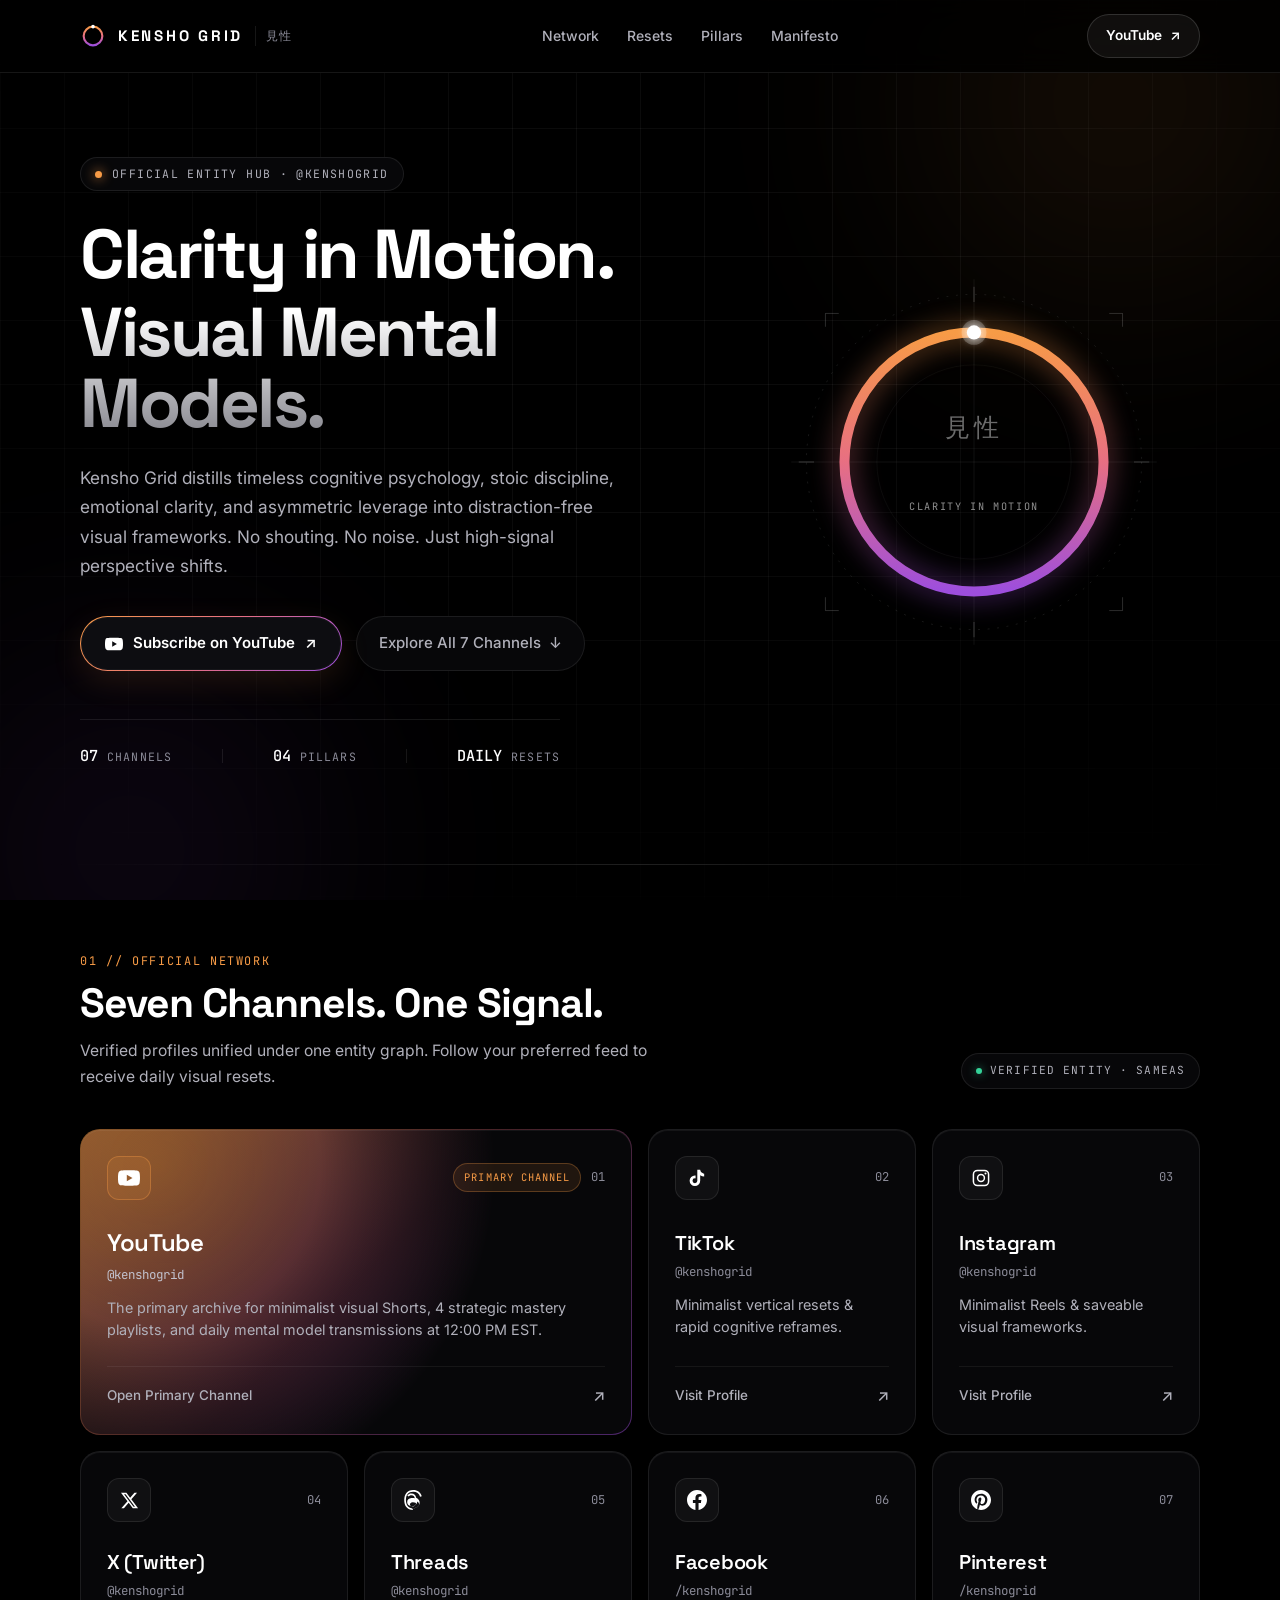
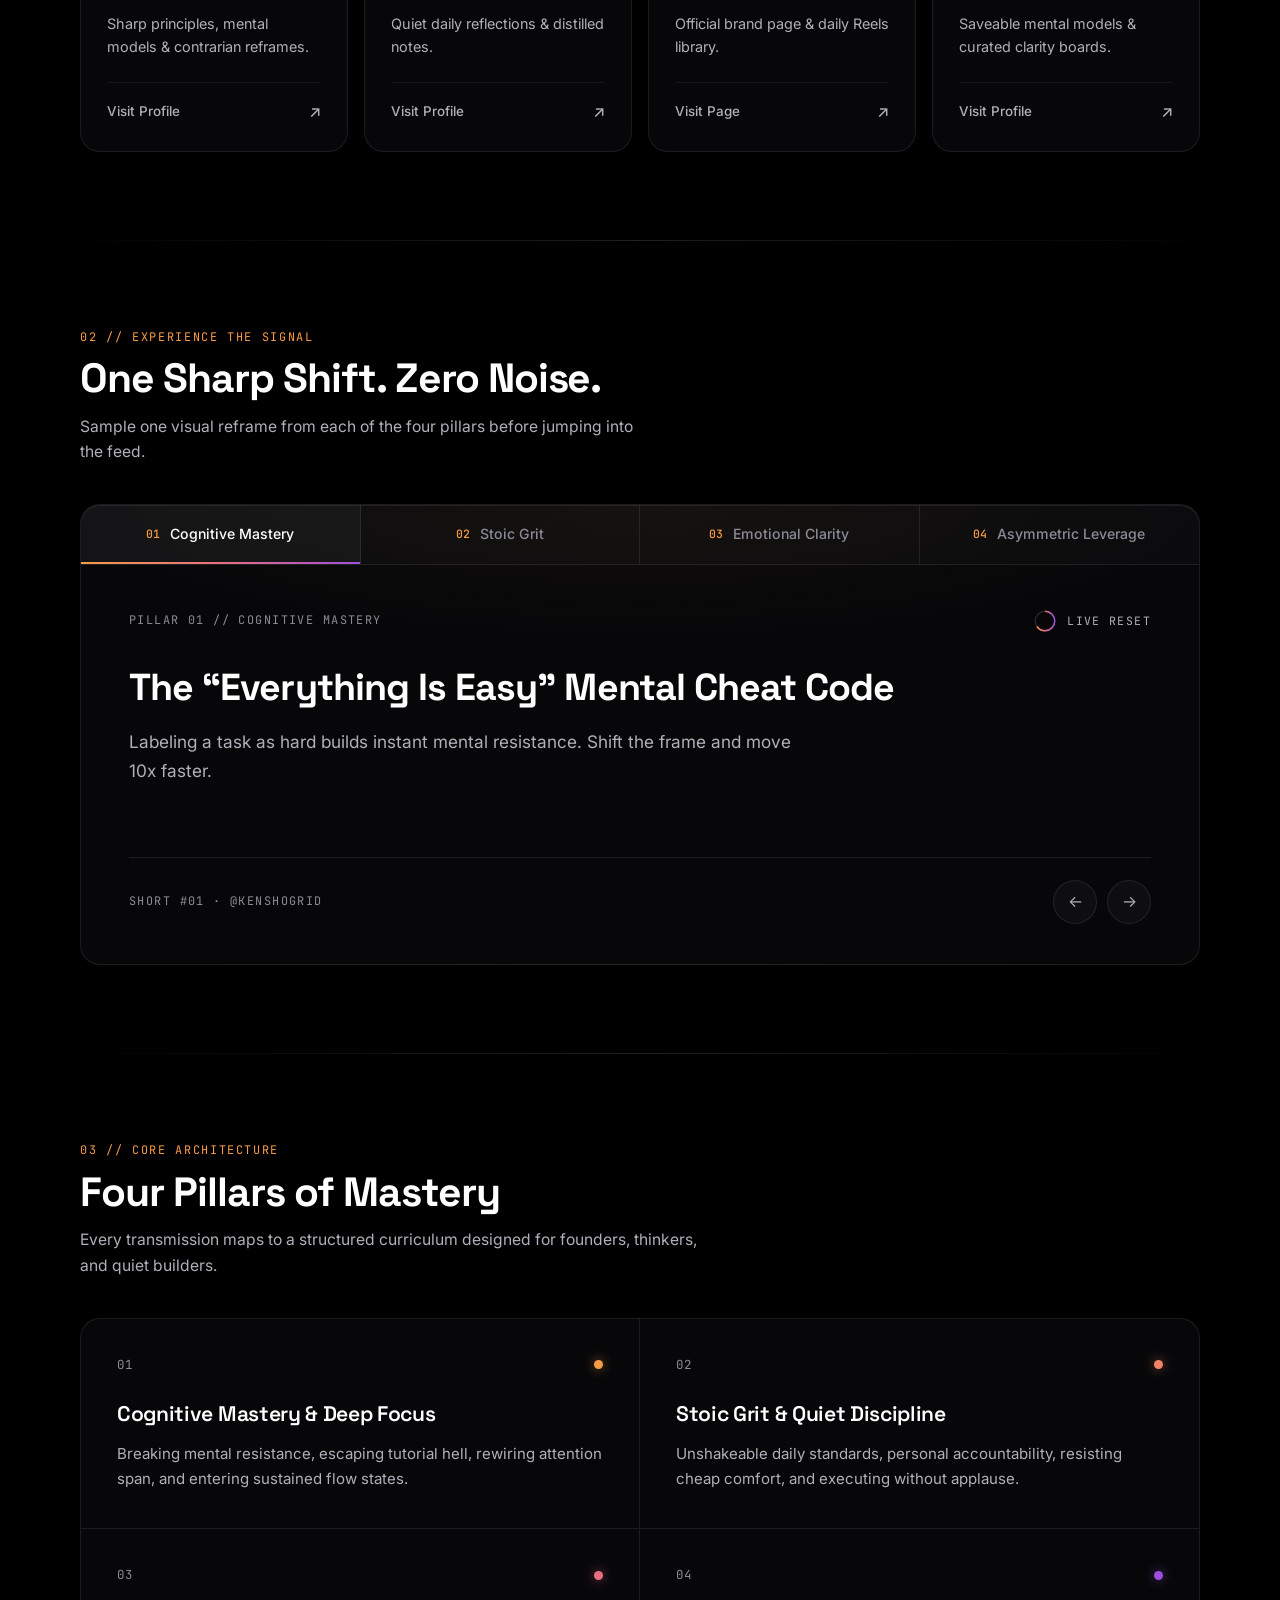
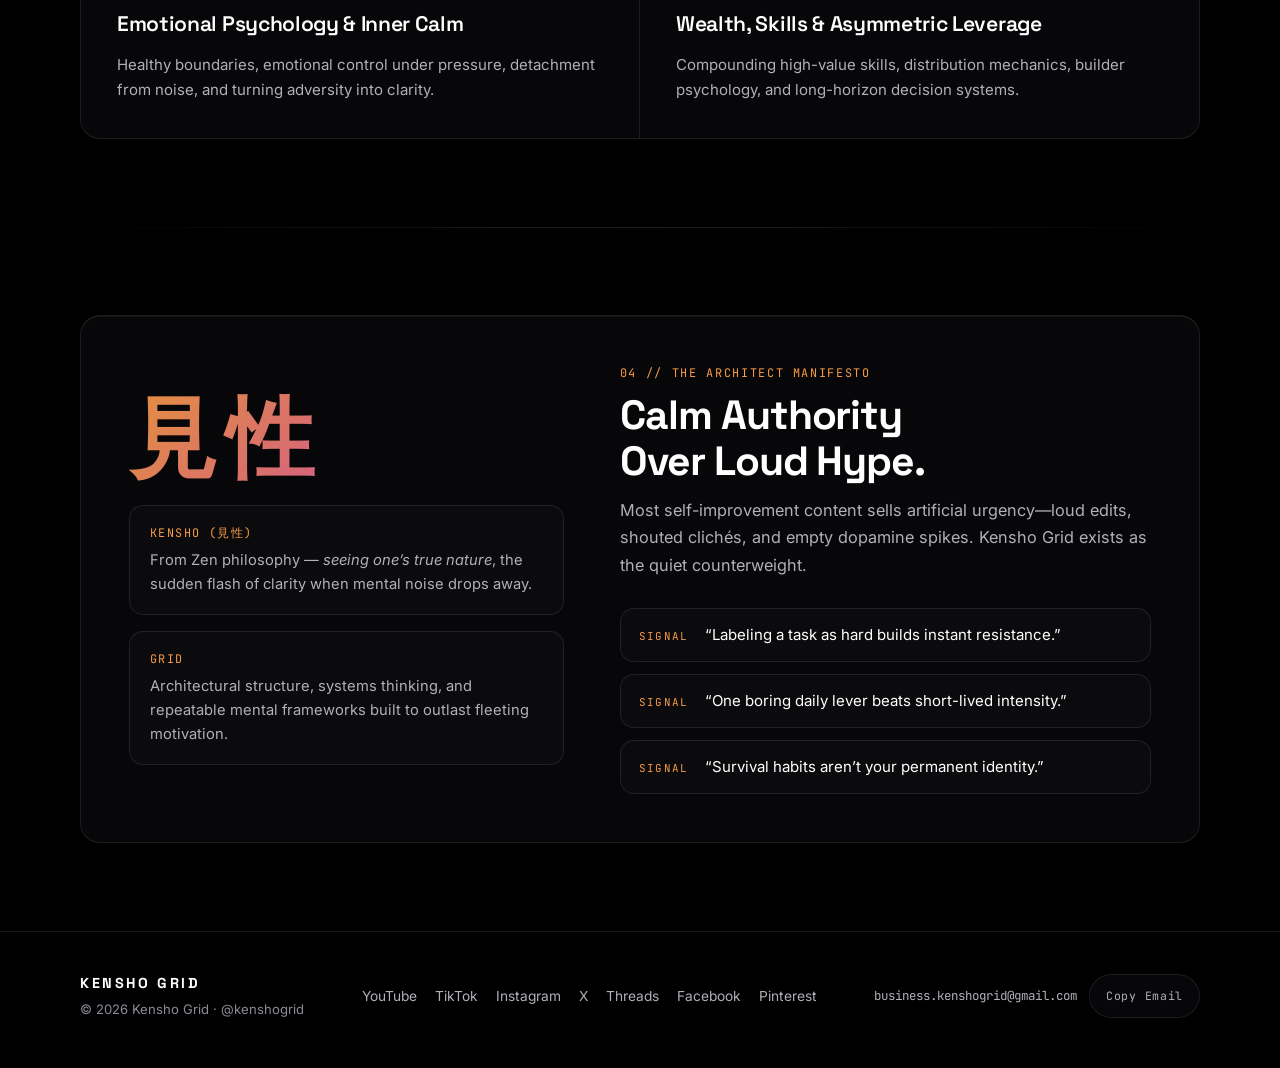
==== index.html @ 9595546b "Add files via upload" ====
<!DOCTYPE html>
<html lang="en">
<head>
  <meta charset="UTF-8" />
  <meta name="viewport" content="width=device-width, initial-scale=1.0" />
  <title>Kensho Grid (@kenshogrid) — Visual Mental Models &amp; Cognitive Mastery</title>
  <meta name="description" content="Kensho Grid turns timeless psychology, cognitive science, and stoic discipline into minimalist visual mental models. Official entity hub across 7 verified platforms." />
  <meta name="robots" content="index, follow" />
  <meta name="theme-color" content="#000000" />

  <link rel="canonical" href="https://kenshogrid.com/" />
  <link rel="icon" type="image/png" href="assets/kensho_grid_avatar.png" />

  <!-- Open Graph / Social Previews -->
  <meta property="og:type" content="website" />
  <meta property="og:site_name" content="Kensho Grid" />
  <meta property="og:title" content="Kensho Grid (@kenshogrid) — Clarity in Motion" />
  <meta property="og:description" content="Visual mental models for deep focus, stoic discipline, emotional clarity, and asymmetric leverage—distilled into minimalist daily resets." />
  <meta property="og:url" content="https://kenshogrid.com/" />
  <meta property="og:image" content="https://kenshogrid.com/assets/kensho_grid_banner.png" />
  <meta property="og:image:width" content="2560" />
  <meta property="og:image:height" content="1440" />

  <!-- Twitter / X Card -->
  <meta name="twitter:card" content="summary_large_image" />
  <meta name="twitter:site" content="@kenshogrid" />
  <meta name="twitter:title" content="Kensho Grid (@kenshogrid) — Clarity in Motion" />
  <meta name="twitter:description" content="Visual mental models for deep focus, stoic discipline, emotional clarity, and asymmetric leverage." />
  <meta name="twitter:image" content="https://kenshogrid.com/assets/kensho_grid_banner.png" />

  <!-- Typography -->
  <link rel="preconnect" href="https://fonts.googleapis.com" />
  <link rel="preconnect" href="https://fonts.gstatic.com" crossorigin />
  <link href="https://fonts.googleapis.com/css2?family=Inter:wght@400;500;600&family=JetBrains+Mono:wght@400;500&family=Space+Grotesk:wght@500;600;700&display=swap" rel="stylesheet" />

  <link rel="stylesheet" href="styles.css" />

  <!-- Schema.org Entity & sameAs Graph -->
  <script type="application/ld+json">
  {
    "@context": "https://schema.org",
    "@graph": [
      {
        "@type": "Organization",
        "@id": "https://kenshogrid.com/#organization",
        "name": "Kensho Grid",
        "alternateName": ["@kenshogrid", "KENSHO GRID"],
        "url": "https://kenshogrid.com/",
        "description": "Visual mental models for cognitive mastery, stoic grit, emotional clarity, and asymmetric leverage—distilled into minimalist daily resets.",
        "email": "business.kenshogrid@gmail.com",
        "contactPoint": {
          "@type": "ContactPoint",
          "email": "business.kenshogrid@gmail.com",
          "contactType": "business inquiries",
          "availableLanguage": ["English"]
        },
        "logo": {
          "@type": "ImageObject",
          "@id": "https://kenshogrid.com/#logo",
          "url": "https://kenshogrid.com/assets/kensho_grid_avatar.png",
          "contentUrl": "https://kenshogrid.com/assets/kensho_grid_avatar.png",
          "width": 1024,
          "height": 1024,
          "caption": "Kensho Grid Logo"
        },
        "image": {
          "@type": "ImageObject",
          "@id": "https://kenshogrid.com/#banner",
          "url": "https://kenshogrid.com/assets/kensho_grid_banner.png",
          "contentUrl": "https://kenshogrid.com/assets/kensho_grid_banner.png",
          "width": 2560,
          "height": 1440,
          "caption": "Kensho Grid Channel Banner"
        },
        "knowsAbout": [
          "Cognitive Mastery",
          "Deep Focus",
          "Stoicism",
          "Mental Models",
          "Emotional Psychology",
          "Asymmetric Leverage"
        ],
        "sameAs": [
          "https://www.youtube.com/@kenshogrid",
          "https://www.tiktok.com/@kenshogrid",
          "https://www.instagram.com/kenshogrid/",
          "https://x.com/kenshogrid",
          "https://www.threads.com/@kenshogrid",
          "https://www.facebook.com/kenshogrid/",
          "https://www.pinterest.com/kenshogrid/"
        ]
      },
      {
        "@type": "WebSite",
        "@id": "https://kenshogrid.com/#website",
        "url": "https://kenshogrid.com/",
        "name": "Kensho Grid",
        "description": "Official hub for Kensho Grid (@kenshogrid) — Visual Mental Models for Focus, Stoic Discipline & Clarity.",
        "publisher": {
          "@id": "https://kenshogrid.com/#organization"
        },
        "inLanguage": "en"
      },
      {
        "@type": "WebPage",
        "@id": "https://kenshogrid.com/#webpage",
        "url": "https://kenshogrid.com/",
        "name": "Kensho Grid (@kenshogrid) — Visual Mental Models & Cognitive Mastery",
        "isPartOf": {
          "@id": "https://kenshogrid.com/#website"
        },
        "about": {
          "@id": "https://kenshogrid.com/#organization"
        },
        "mainEntity": {
          "@id": "https://kenshogrid.com/#organization"
        },
        "inLanguage": "en"
      }
    ]
  }
  </script>
</head>
<body>
  <!-- Ambient Architectural Grid & Light Halos -->
  <div class="ambient-stage" aria-hidden="true">
    <div class="grid-plane"></div>
    <div class="halo halo-amber"></div>
    <div class="halo halo-violet"></div>
  </div>

  <!-- Minimalist Navigation -->
  <header class="site-header">
    <div class="header-inner">
      <a class="brand-lockup" href="#top" aria-label="Kensho Grid Home">
        <svg class="brand-ring-mini" viewBox="0 0 32 32" width="26" height="26" aria-hidden="true">
          <defs>
            <linearGradient id="miniRingGrad" x1="0%" y1="0%" x2="0%" y2="100%">
              <stop offset="0%" stop-color="#F79B46" />
              <stop offset="50%" stop-color="#E86F82" />
              <stop offset="100%" stop-color="#9D4EDD" />
            </linearGradient>
          </defs>
          <circle cx="16" cy="16" r="11.5" fill="none" stroke="url(#miniRingGrad)" stroke-width="2.6" />
          <circle cx="16" cy="4.5" r="2.2" fill="#FFFFFF" />
        </svg>
        <span class="brand-wordmark">KENSHO GRID</span>
        <span class="brand-kanji" lang="ja">見性</span>
      </a>

      <nav class="nav-links" aria-label="Primary Navigation">
        <a href="#platforms">Network</a>
        <a href="#resets">Resets</a>
        <a href="#frameworks">Pillars</a>
        <a href="#philosophy">Manifesto</a>
      </nav>

      <a class="nav-cta" href="https://www.youtube.com/@kenshogrid" target="_blank" rel="me noopener noreferrer">
        <span>YouTube</span>
        <span class="arrow-diag" aria-hidden="true">↗</span>
      </a>
    </div>
  </header>

  <main id="top" class="page-main">
    <!-- Hero Section -->
    <section class="hero" aria-labelledby="hero-heading">
      <div class="container hero-grid">
        <div class="hero-copy">
          <div class="eyebrow-pill">
            <span class="pulse-dot" aria-hidden="true"></span>
            <span>OFFICIAL ENTITY HUB · @KENSHOGRID</span>
          </div>

          <h1 id="hero-heading" class="hero-title">
            Clarity in Motion.
            <span class="hero-subtitle-line">Visual Mental Models.</span>
          </h1>

          <p class="hero-lead">
            Kensho Grid distills timeless cognitive psychology, stoic discipline, emotional clarity, and asymmetric leverage into distraction-free visual frameworks. No shouting. No noise. Just high-signal perspective shifts.
          </p>

          <div class="hero-actions">
            <a class="btn-primary" href="https://www.youtube.com/@kenshogrid" target="_blank" rel="me noopener noreferrer">
              <svg viewBox="0 0 24 24" width="18" height="18" fill="currentColor" aria-hidden="true">
                <path d="M23.5 6.2a3.01 3.01 0 0 0-2.12-2.13C19.5 3.55 12 3.55 12 3.55s-7.5 0-9.38.52A3.01 3.01 0 0 0 .5 6.2C0 8.09 0 12 0 12s0 3.91.5 5.8a3.01 3.01 0 0 0 2.12 2.13c1.88.52 9.38.52 9.38.52s7.5 0 9.38-.52a3.01 3.01 0 0 0 2.12-2.13C24 15.91 24 12 24 12s0-3.91-.5-5.8ZM9.6 15.56V8.44L15.85 12 9.6 15.56Z"/>
              </svg>
              <span>Subscribe on YouTube</span>
              <span class="arrow-diag" aria-hidden="true">↗</span>
            </a>

            <a class="btn-ghost" href="#platforms">
              <span>Explore All 7 Channels</span>
              <span aria-hidden="true">↓</span>
            </a>
          </div>

          <div class="telemetry-bar" aria-label="Brand Architecture Summary">
            <div class="telemetry-item">
              <span class="telemetry-value">07</span>
              <span class="telemetry-label">CHANNELS</span>
            </div>
            <span class="telemetry-sep" aria-hidden="true"></span>
            <div class="telemetry-item">
              <span class="telemetry-value">04</span>
              <span class="telemetry-label">PILLARS</span>
            </div>
            <span class="telemetry-sep" aria-hidden="true"></span>
            <div class="telemetry-item">
              <span class="telemetry-value">DAILY</span>
              <span class="telemetry-label">RESETS</span>
            </div>
          </div>
        </div>

        <!-- Living Kensho Ring Centerpiece -->
        <div class="hero-artifact" aria-label="Interactive Kensho Ring Emblem">
          <div class="ring-stage">
            <svg class="kensho-ring-svg" viewBox="0 0 420 420" role="img" aria-label="Kensho Grid Luminous Ring">
              <defs>
                <linearGradient id="kenshoRingGradient" x1="50%" y1="0%" x2="50%" y2="100%">
                  <stop offset="0%" stop-color="#F79B46" />
                  <stop offset="50%" stop-color="#E86F82" />
                  <stop offset="100%" stop-color="#9D4EDD" />
                </linearGradient>
                <filter id="ringAmbientGlow" x="-30%" y="-30%" width="160%" height="160%">
                  <feGaussianBlur stdDeviation="14" result="blur" />
                </filter>
                <filter id="orbHalo" x="-120%" y="-120%" width="340%" height="340%">
                  <feGaussianBlur stdDeviation="5" result="orbBlur" />
                  <feMerge>
                    <feMergeNode in="orbBlur" />
                    <feMergeNode in="SourceGraphic" />
                  </feMerge>
                </filter>
              </defs>

              <!-- Architectural Calibration Grid & Crosshairs -->
              <g stroke="rgba(255,255,255,0.065)" stroke-width="1" fill="none">
                <line x1="210" y1="18" x2="210" y2="402" />
                <line x1="18" y1="210" x2="402" y2="210" />
                <circle cx="210" cy="210" r="176" stroke-dasharray="2 8" stroke="rgba(255,255,255,0.1)" />
                <circle cx="210" cy="210" r="102" stroke="rgba(255,255,255,0.045)" />
                <!-- Cardinal Degree Ticks -->
                <line x1="210" y1="26" x2="210" y2="42" stroke="rgba(255,255,255,0.22)" />
                <line x1="210" y1="378" x2="210" y2="394" stroke="rgba(255,255,255,0.22)" />
                <line x1="26" y1="210" x2="42" y2="210" stroke="rgba(255,255,255,0.22)" />
                <line x1="378" y1="210" x2="394" y2="210" stroke="rgba(255,255,255,0.22)" />
                <!-- Corner Reticle Marks -->
                <path d="M54 68 L54 54 L68 54" stroke="rgba(255,255,255,0.18)" />
                <path d="M352 54 L366 54 L366 68" stroke="rgba(255,255,255,0.18)" />
                <path d="M54 352 L54 366 L68 366" stroke="rgba(255,255,255,0.18)" />
                <path d="M352 366 L366 366 L366 352" stroke="rgba(255,255,255,0.18)" />
              </g>

              <!-- Soft Diffused Outer Halo -->
              <circle
                cx="210"
                cy="210"
                r="136"
                fill="none"
                stroke="url(#kenshoRingGradient)"
                stroke-width="16"
                opacity="0.42"
                filter="url(#ringAmbientGlow)"
              />

              <!-- Crisp Primary Kensho Ring -->
              <circle
                cx="210"
                cy="210"
                r="136"
                fill="none"
                stroke="url(#kenshoRingGradient)"
                stroke-width="10.5"
              />

              <!-- Orbiting Focal Light Node -->
              <g class="ring-orbit-group">
                <circle cx="210" cy="74" r="13" fill="rgba(255,255,255,0.22)" />
                <circle cx="210" cy="74" r="7.5" fill="#FFFFFF" filter="url(#orbHalo)" />
              </g>
            </svg>

            <div class="ring-core-readout">
              <span class="core-kanji" lang="ja">見性</span>
              <span class="core-mantra" id="hero-mantra">FOCUS</span>
              <span class="core-caption">CLARITY IN MOTION</span>
            </div>
          </div>
        </div>
      </div>
    </section>

    <!-- Section 01: Official 7-Platform Network -->
    <section id="platforms" class="section" aria-labelledby="platforms-heading">
      <div class="container">
        <div class="section-header reveal">
          <div class="section-header-copy">
            <span class="section-eyebrow">01 // OFFICIAL NETWORK</span>
            <h2 id="platforms-heading" class="section-title">Seven Channels. One Signal.</h2>
            <p class="section-desc">
              Verified profiles unified under one entity graph. Follow your preferred feed to receive daily visual resets.
            </p>
          </div>
          <div class="schema-badge" title="Connected via Schema.org sameAs &amp; rel=me">
            <span class="schema-dot" aria-hidden="true"></span>
            <span>VERIFIED ENTITY · SAMEAS</span>
          </div>
        </div>

        <div class="bento-grid">
          <!-- 01. YouTube (Flagship - 6 cols) -->
          <a class="bento-card card-flagship span-6 reveal" href="https://www.youtube.com/@kenshogrid" target="_blank" rel="me noopener noreferrer" style="--delay: 0ms;">
            <div class="card-spotlight" aria-hidden="true"></div>
            <div class="card-top">
              <div class="icon-badge icon-badge-flagship">
                <svg viewBox="0 0 24 24" width="22" height="22" fill="currentColor" aria-hidden="true">
                  <path d="M23.5 6.2a3.01 3.01 0 0 0-2.12-2.13C19.5 3.55 12 3.55 12 3.55s-7.5 0-9.38.52A3.01 3.01 0 0 0 .5 6.2C0 8.09 0 12 0 12s0 3.91.5 5.8a3.01 3.01 0 0 0 2.12 2.13c1.88.52 9.38.52 9.38.52s7.5 0 9.38-.52a3.01 3.01 0 0 0 2.12-2.13C24 15.91 24 12 24 12s0-3.91-.5-5.8ZM9.6 15.56V8.44L15.85 12 9.6 15.56Z"/>
                </svg>
              </div>
              <div class="card-badges">
                <span class="flagship-pill">PRIMARY CHANNEL</span>
                <span class="card-index">01</span>
              </div>
            </div>
            <div class="card-body">
              <h3 class="card-title">YouTube</h3>
              <p class="card-handle">@kenshogrid</p>
              <p class="card-copy">
                The primary archive for minimalist visual Shorts, 4 strategic mastery playlists, and daily mental model transmissions at 12:00 PM EST.
              </p>
            </div>
            <div class="card-footer">
              <span class="card-action">Open Primary Channel</span>
              <span class="card-arrow" aria-hidden="true">↗</span>
            </div>
          </a>

          <!-- 02. TikTok (3 cols) -->
          <a class="bento-card span-3 reveal" href="https://www.tiktok.com/@kenshogrid" target="_blank" rel="me noopener noreferrer" style="--delay: 60ms;">
            <div class="card-spotlight" aria-hidden="true"></div>
            <div class="card-top">
              <div class="icon-badge">
                <svg viewBox="0 0 24 24" width="20" height="20" fill="currentColor" aria-hidden="true">
                  <path d="M19.59 6.69a4.83 4.83 0 0 1-3.77-4.25V2h-3.45v13.67a2.89 2.89 0 0 1-2.88 2.5 2.89 2.89 0 0 1-2.89-2.89 2.89 2.89 0 0 1 2.89-2.89c.28 0 .54.04.79.1V9.01a6.27 6.27 0 0 0-.79-.05 6.34 6.34 0 0 0-6.34 6.34 6.34 6.34 0 0 0 6.34 6.34 6.34 6.34 0 0 0 6.34-6.34V8.69a8.18 8.18 0 0 0 4.78 1.52V6.76a4.85 4.85 0 0 1-1.02-.07Z"/>
                </svg>
              </div>
              <span class="card-index">02</span>
            </div>
            <div class="card-body">
              <h3 class="card-title">TikTok</h3>
              <p class="card-handle">@kenshogrid</p>
              <p class="card-copy">Minimalist vertical resets &amp; rapid cognitive reframes.</p>
            </div>
            <div class="card-footer">
              <span class="card-action">Visit Profile</span>
              <span class="card-arrow" aria-hidden="true">↗</span>
            </div>
          </a>

          <!-- 03. Instagram (3 cols) -->
          <a class="bento-card span-3 reveal" href="https://www.instagram.com/kenshogrid/" target="_blank" rel="me noopener noreferrer" style="--delay: 120ms;">
            <div class="card-spotlight" aria-hidden="true"></div>
            <div class="card-top">
              <div class="icon-badge">
                <svg viewBox="0 0 24 24" width="20" height="20" fill="currentColor" aria-hidden="true">
                  <path d="M7.75 2h8.5A5.75 5.75 0 0 1 22 7.75v8.5A5.75 5.75 0 0 1 16.25 22h-8.5A5.75 5.75 0 0 1 2 16.25v-8.5A5.75 5.75 0 0 1 7.75 2Zm0 1.8A3.95 3.95 0 0 0 3.8 7.75v8.5a3.95 3.95 0 0 0 3.95 3.95h8.5a3.95 3.95 0 0 0 3.95-3.95v-8.5a3.95 3.95 0 0 0-3.95-3.95h-8.5Zm9.65 1.5a1.25 1.25 0 1 1 0 2.5 1.25 1.25 0 0 1 0-2.5ZM12 7a5 5 0 1 1 0 10 5 5 0 0 1 0-10Zm0 1.8a3.2 3.2 0 1 0 0 6.4 3.2 3.2 0 0 0 0-6.4Z"/>
                </svg>
              </div>
              <span class="card-index">03</span>
            </div>
            <div class="card-body">
              <h3 class="card-title">Instagram</h3>
              <p class="card-handle">@kenshogrid</p>
              <p class="card-copy">Minimalist Reels &amp; saveable visual frameworks.</p>
            </div>
            <div class="card-footer">
              <span class="card-action">Visit Profile</span>
              <span class="card-arrow" aria-hidden="true">↗</span>
            </div>
          </a>

          <!-- 04. X / Twitter (3 cols) -->
          <a class="bento-card span-3 reveal" href="https://x.com/kenshogrid" target="_blank" rel="me noopener noreferrer" style="--delay: 160ms;">
            <div class="card-spotlight" aria-hidden="true"></div>
            <div class="card-top">
              <div class="icon-badge">
                <svg viewBox="0 0 24 24" width="19" height="19" fill="currentColor" aria-hidden="true">
                  <path d="M18.244 2.25h3.308l-7.227 8.26 8.502 11.24H16.17l-5.214-6.817L4.99 21.75H1.68l7.73-8.835L1.254 2.25H8.08l4.713 6.231 5.45-6.231Zm-1.161 17.52h1.833L7.084 4.126H5.117L17.083 19.77Z"/>
                </svg>
              </div>
              <span class="card-index">04</span>
            </div>
            <div class="card-body">
              <h3 class="card-title">X (Twitter)</h3>
              <p class="card-handle">@kenshogrid</p>
              <p class="card-copy">Sharp principles, mental models &amp; contrarian reframes.</p>
            </div>
            <div class="card-footer">
              <span class="card-action">Visit Profile</span>
              <span class="card-arrow" aria-hidden="true">↗</span>
            </div>
          </a>

          <!-- 05. Threads (3 cols) -->
          <a class="bento-card span-3 reveal" href="https://www.threads.com/@kenshogrid" target="_blank" rel="me noopener noreferrer" style="--delay: 200ms;">
            <div class="card-spotlight" aria-hidden="true"></div>
            <div class="card-top">
              <div class="icon-badge">
                <svg viewBox="0 0 24 24" width="20" height="20" fill="currentColor" aria-hidden="true">
                  <path d="M12.186 24h-.007c-3.581-.024-6.334-1.205-8.184-3.509C2.35 18.44 1.5 15.586 1.472 12.01v-.017c.03-3.579.879-6.43 2.525-8.482C5.845 1.205 8.6.024 12.18 0h.014c2.746.02 5.043.725 6.826 2.098 1.677 1.29 2.858 3.13 3.509 5.467l-2.04.563c-1.108-3.98-4.018-5.973-8.308-6.004-2.905.02-5.136.938-6.631 2.796-1.351 1.679-2.054 4.093-2.081 7.08.027 2.987.73 5.401 2.081 7.08 1.495 1.858 3.726 2.776 6.63 2.796 2.633-.02 4.544-.672 5.842-1.99 1.448-1.47 1.414-3.281.946-4.375-.335-.784-.953-1.421-1.787-1.85-.225 1.653-.758 2.952-1.588 3.872-1.088 1.205-2.617 1.86-4.546 1.946-1.503.07-2.944-.363-4.06-1.22-1.204-.926-1.897-2.226-1.953-3.66-.098-2.548 1.894-4.745 5.164-4.938 1.438-.085 2.78.028 4.006.332-.175-1.106-.54-1.964-1.091-2.567-.686-.75-1.693-1.142-2.99-1.164h-.05c-1.121 0-2.463.368-3.204 1.498l-1.737-1.174c1.121-1.659 2.961-2.444 4.941-2.444h.076c3.21.055 5.297 1.942 5.658 5.219.163.067.323.139.48.215 1.508.73 2.634 1.882 3.255 3.333.71 1.659.754 4.355-1.351 6.494-1.72 1.747-4.092 2.587-7.251 2.612Zm-.302-9.222c-.12 0-.24.004-.361.011-1.925.114-3.215 1.253-3.16 2.707.037.95.676 2.38 2.987 2.275 1.404-.063 2.482-.515 3.206-1.317.611-.677.988-1.646 1.124-2.893-1.164-.503-2.45-.783-3.796-.783Z"/>
                </svg>
              </div>
              <span class="card-index">05</span>
            </div>
            <div class="card-body">
              <h3 class="card-title">Threads</h3>
              <p class="card-handle">@kenshogrid</p>
              <p class="card-copy">Quiet daily reflections &amp; distilled notes.</p>
            </div>
            <div class="card-footer">
              <span class="card-action">Visit Profile</span>
              <span class="card-arrow" aria-hidden="true">↗</span>
            </div>
          </a>

          <!-- 06. Facebook (3 cols) -->
          <a class="bento-card span-3 reveal" href="https://www.facebook.com/kenshogrid/" target="_blank" rel="me noopener noreferrer" style="--delay: 240ms;">
            <div class="card-spotlight" aria-hidden="true"></div>
            <div class="card-top">
              <div class="icon-badge">
                <svg viewBox="0 0 24 24" width="20" height="20" fill="currentColor" aria-hidden="true">
                  <path d="M24 12.073c0-6.627-5.373-12-12-12s-12 5.373-12 12c0 5.99 4.388 10.954 10.125 11.854v-8.385H7.078v-3.47h3.047V9.43c0-3.007 1.792-4.669 4.533-4.669 1.312 0 2.686.235 2.686.235v2.953H15.83c-1.491 0-1.956.925-1.956 1.874v2.25h3.328l-.532 3.47h-2.796v8.385C19.612 23.027 24 18.062 24 12.073Z"/>
                </svg>
              </div>
              <span class="card-index">06</span>
            </div>
            <div class="card-body">
              <h3 class="card-title">Facebook</h3>
              <p class="card-handle">/kenshogrid</p>
              <p class="card-copy">Official brand page &amp; daily Reels library.</p>
            </div>
            <div class="card-footer">
              <span class="card-action">Visit Page</span>
              <span class="card-arrow" aria-hidden="true">↗</span>
            </div>
          </a>

          <!-- 07. Pinterest (3 cols) -->
          <a class="bento-card span-3 reveal" href="https://www.pinterest.com/kenshogrid/" target="_blank" rel="me noopener noreferrer" style="--delay: 280ms;">
            <div class="card-spotlight" aria-hidden="true"></div>
            <div class="card-top">
              <div class="icon-badge">
                <svg viewBox="0 0 24 24" width="20" height="20" fill="currentColor" aria-hidden="true">
                  <path d="M12.017 0C5.396 0 .029 5.367.029 11.987c0 5.079 3.158 9.417 7.618 11.162-.105-.949-.199-2.403.041-3.439.219-.937 1.406-5.957 1.406-5.957s-.359-.72-.359-1.781c0-1.668.967-2.914 2.171-2.914 1.023 0 1.518.769 1.518 1.69 0 1.029-.655 2.568-.994 3.995-.283 1.194.599 2.169 1.777 2.169 2.133 0 3.772-2.249 3.772-5.495 0-2.873-2.064-4.882-5.012-4.882-3.414 0-5.418 2.561-5.418 5.207 0 1.031.397 2.138.893 2.738a.36.36 0 0 1 .083.345l-.333 1.36c-.053.22-.174.267-.402.161-1.499-.698-2.436-2.889-2.436-4.649 0-3.785 2.75-7.262 7.929-7.262 4.163 0 7.398 2.967 7.398 6.931 0 4.136-2.607 7.464-6.227 7.464-1.216 0-2.359-.631-2.75-1.378l-.748 2.853c-.271 1.043-1.002 2.35-1.492 3.146C9.57 23.812 10.763 24 12.017 24c6.624 0 11.99-5.367 11.99-11.988C24.007 5.367 18.641 0 12.017 0Z"/>
                </svg>
              </div>
              <span class="card-index">07</span>
            </div>
            <div class="card-body">
              <h3 class="card-title">Pinterest</h3>
              <p class="card-handle">/kenshogrid</p>
              <p class="card-copy">Saveable mental models &amp; curated clarity boards.</p>
            </div>
            <div class="card-footer">
              <span class="card-action">Visit Profile</span>
              <span class="card-arrow" aria-hidden="true">↗</span>
            </div>
          </a>
        </div>
      </div>
    </section>

    <!-- Section 02: Interactive Mental Model Reset Deck -->
    <section id="resets" class="section" aria-labelledby="resets-heading">
      <div class="container">
        <div class="section-header reveal">
          <div class="section-header-copy">
            <span class="section-eyebrow">02 // EXPERIENCE THE SIGNAL</span>
            <h2 id="resets-heading" class="section-title">One Sharp Shift. Zero Noise.</h2>
            <p class="section-desc">
              Sample one visual reframe from each of the four pillars before jumping into the feed.
            </p>
          </div>
        </div>

        <div class="reset-deck reveal" id="reset-deck">
          <div class="reset-tabs" role="tablist" aria-label="Mental Model Pillars">
            <button type="button" class="reset-tab is-active" role="tab" aria-selected="true" data-index="0">
              <span class="tab-num">01</span>
              <span>Cognitive Mastery</span>
            </button>
            <button type="button" class="reset-tab" role="tab" aria-selected="false" data-index="1">
              <span class="tab-num">02</span>
              <span>Stoic Grit</span>
            </button>
            <button type="button" class="reset-tab" role="tab" aria-selected="false" data-index="2">
              <span class="tab-num">03</span>
              <span>Emotional Clarity</span>
            </button>
            <button type="button" class="reset-tab" role="tab" aria-selected="false" data-index="3">
              <span class="tab-num">04</span>
              <span>Asymmetric Leverage</span>
            </button>
          </div>

          <div class="reset-stage" role="tabpanel" aria-live="polite">
            <div class="reset-stage-meta">
              <span class="reset-pillar-tag" id="reset-pillar-tag">PILLAR 01 // COGNITIVE MASTERY</span>
              <div class="reset-timer" aria-label="Mental model reset cycle progress">
                <svg class="timer-ring" viewBox="0 0 32 32" width="24" height="24" aria-hidden="true">
                  <circle cx="16" cy="16" r="13" fill="none" stroke="rgba(255,255,255,0.12)" stroke-width="2" />
                  <circle id="reset-progress-circle" cx="16" cy="16" r="13" fill="none" stroke="url(#miniRingGrad)" stroke-width="2" stroke-dasharray="81.68" stroke-dashoffset="0" transform="rotate(-90 16 16)" />
                </svg>
                <span class="timer-label">LIVE RESET</span>
              </div>
            </div>

            <div class="reset-content" id="reset-content">
              <h3 class="reset-quote" id="reset-title">The &ldquo;Everything Is Easy&rdquo; Mental Cheat Code</h3>
              <p class="reset-subcopy" id="reset-body">
                Labeling a task as hard builds instant mental resistance. Shift the frame and move 10x faster.
              </p>
            </div>

            <div class="reset-controls">
              <span class="reset-source" id="reset-source">SHORT #01 · @KENSHOGRID</span>
              <div class="reset-nav-btns">
                <button type="button" class="icon-btn" id="reset-prev" aria-label="Previous mental model">←</button>
                <button type="button" class="icon-btn" id="reset-next" aria-label="Next mental model">→</button>
              </div>
            </div>
          </div>
        </div>
      </div>
    </section>

    <!-- Section 03: Four Pillars Architectural Grid -->
    <section id="frameworks" class="section" aria-labelledby="frameworks-heading">
      <div class="container">
        <div class="section-header reveal">
          <div class="section-header-copy">
            <span class="section-eyebrow">03 // CORE ARCHITECTURE</span>
            <h2 id="frameworks-heading" class="section-title">Four Pillars of Mastery</h2>
            <p class="section-desc">
              Every transmission maps to a structured curriculum designed for founders, thinkers, and quiet builders.
            </p>
          </div>
        </div>

        <div class="swiss-grid reveal">
          <article class="swiss-cell">
            <div class="swiss-cell-top">
              <span class="swiss-index">01</span>
              <span class="pillar-dot dot-amber" aria-hidden="true"></span>
            </div>
            <h3 class="swiss-title">Cognitive Mastery &amp; Deep Focus</h3>
            <p class="swiss-copy">
              Breaking mental resistance, escaping tutorial hell, rewiring attention span, and entering sustained flow states.
            </p>
          </article>

          <article class="swiss-cell">
            <div class="swiss-cell-top">
              <span class="swiss-index">02</span>
              <span class="pillar-dot dot-coral-warm" aria-hidden="true"></span>
            </div>
            <h3 class="swiss-title">Stoic Grit &amp; Quiet Discipline</h3>
            <p class="swiss-copy">
              Unshakeable daily standards, personal accountability, resisting cheap comfort, and executing without applause.
            </p>
          </article>

          <article class="swiss-cell">
            <div class="swiss-cell-top">
              <span class="swiss-index">03</span>
              <span class="pillar-dot dot-coral-cool" aria-hidden="true"></span>
            </div>
            <h3 class="swiss-title">Emotional Psychology &amp; Inner Calm</h3>
            <p class="swiss-copy">
              Healthy boundaries, emotional control under pressure, detachment from noise, and turning adversity into clarity.
            </p>
          </article>

          <article class="swiss-cell">
            <div class="swiss-cell-top">
              <span class="swiss-index">04</span>
              <span class="pillar-dot dot-violet" aria-hidden="true"></span>
            </div>
            <h3 class="swiss-title">Wealth, Skills &amp; Asymmetric Leverage</h3>
            <p class="swiss-copy">
              Compounding high-value skills, distribution mechanics, builder psychology, and long-horizon decision systems.
            </p>
          </article>
        </div>
      </div>
    </section>

    <!-- Section 04: Brand Philosophy & Etymology -->
    <section id="philosophy" class="section" aria-labelledby="philosophy-heading">
      <div class="container">
        <div class="manifesto-grid reveal">
          <div class="etymology-panel">
            <div class="kanji-monument" lang="ja" aria-hidden="true">見性</div>
            <div class="etymology-cards">
              <div class="etymology-item">
                <span class="etymology-term">KENSHO (見性)</span>
                <p>From Zen philosophy &mdash; <em>seeing one&rsquo;s true nature</em>, the sudden flash of clarity when mental noise drops away.</p>
              </div>
              <div class="etymology-item">
                <span class="etymology-term">GRID</span>
                <p>Architectural structure, systems thinking, and repeatable mental frameworks built to outlast fleeting motivation.</p>
              </div>
            </div>
          </div>

          <div class="manifesto-copy">
            <span class="section-eyebrow">04 // THE ARCHITECT MANIFESTO</span>
            <h2 id="philosophy-heading" class="section-title">Calm Authority Over Loud Hype.</h2>
            <p class="manifesto-lead">
              Most self-improvement content sells artificial urgency—loud edits, shouted clichés, and empty dopamine spikes. Kensho Grid exists as the quiet counterweight.
            </p>

            <div class="signal-table">
              <div class="signal-row">
                <span class="signal-label signal-yes">SIGNAL</span>
                <span class="signal-text">&ldquo;Labeling a task as hard builds instant resistance.&rdquo;</span>
              </div>
              <div class="signal-row">
                <span class="signal-label signal-yes">SIGNAL</span>
                <span class="signal-text">&ldquo;One boring daily lever beats short-lived intensity.&rdquo;</span>
              </div>
              <div class="signal-row">
                <span class="signal-label signal-yes">SIGNAL</span>
                <span class="signal-text">&ldquo;Survival habits aren&rsquo;t your permanent identity.&rdquo;</span>
              </div>
            </div>
          </div>
        </div>
      </div>
    </section>
  </main>

  <!-- Minimalist Architectural Footer -->
  <footer class="site-footer">
    <div class="container footer-inner">
      <div class="footer-brand">
        <span class="footer-wordmark">KENSHO GRID</span>
        <span class="footer-copy">&copy; 2026 Kensho Grid &middot; @kenshogrid</span>
      </div>

      <nav class="footer-platforms" aria-label="Verified Platform Links">
        <a href="https://www.youtube.com/@kenshogrid" target="_blank" rel="me noopener noreferrer">YouTube</a>
        <a href="https://www.tiktok.com/@kenshogrid" target="_blank" rel="me noopener noreferrer">TikTok</a>
        <a href="https://www.instagram.com/kenshogrid/" target="_blank" rel="me noopener noreferrer">Instagram</a>
        <a href="https://x.com/kenshogrid" target="_blank" rel="me noopener noreferrer">X</a>
        <a href="https://www.threads.com/@kenshogrid" target="_blank" rel="me noopener noreferrer">Threads</a>
        <a href="https://www.facebook.com/kenshogrid/" target="_blank" rel="me noopener noreferrer">Facebook</a>
        <a href="https://www.pinterest.com/kenshogrid/" target="_blank" rel="me noopener noreferrer">Pinterest</a>
      </nav>

      <div class="footer-contact">
        <a class="footer-email" href="mailto:business.kenshogrid@gmail.com">business.kenshogrid@gmail.com</a>
        <button type="button" class="copy-email-btn" id="copy-email-btn" data-email="business.kenshogrid@gmail.com">
          Copy Email
        </button>
      </div>
    </div>
  </footer>

  <!-- Toast Notification -->
  <div class="toast" id="toast" role="status" aria-live="polite" aria-atomic="true">
    Copied business.kenshogrid@gmail.com
  </div>

  <script src="script.js"></script>
</body>
</html>
---- styles.css ----
:root {
  /* Core OLED Palette */
  --bg-void: #000000;
  --surface-1: #070709;
  --surface-2: #0d0d11;
  --surface-glass: rgba(7, 7, 10, 0.72);
  --border-hairline: rgba(255, 255, 255, 0.085);
  --border-hover: rgba(255, 255, 255, 0.2);
  --grid-line: rgba(255, 255, 255, 0.045);

  /* Typography */
  --text-primary: #ffffff;
  --text-secondary: #b0b0ba;
  --text-muted: #8b8b98;
  --font-display: "Space Grotesk", "Segoe UI", system-ui, sans-serif;
  --font-sans: "Inter", -apple-system, BlinkMacSystemFont, "Segoe UI", sans-serif;
  --font-mono: "JetBrains Mono", ui-monospace, SFMono-Regular, monospace;

  /* Spectral Accents (Brand Kit) */
  --amber: #f79b46;
  --coral: #e86f82;
  --violet: #9d4edd;
  --brand-gradient: linear-gradient(135deg, var(--amber), var(--coral), var(--violet));

  /* Geometry & Rhythm */
  --max-width: 1184px;
  --radius-lg: 20px;
  --radius-md: 14px;
  --radius-pill: 999px;
  --ease-architect: cubic-bezier(0.16, 1, 0.3, 1);
}

*,
*::before,
*::after {
  box-sizing: border-box;
  margin: 0;
  padding: 0;
}

html {
  scroll-behavior: smooth;
  background-color: var(--bg-void);
  color-scheme: dark;
}

body {
  background-color: var(--bg-void);
  color: var(--text-primary);
  font-family: var(--font-sans);
  font-size: 16px;
  line-height: 1.6;
  -webkit-font-smoothing: antialiased;
  -moz-osx-font-smoothing: grayscale;
  overflow-x: clip;
  position: relative;
}

a {
  color: inherit;
  text-decoration: none;
}

button {
  font: inherit;
  color: inherit;
  background: none;
  border: none;
  cursor: pointer;
}

:focus-visible {
  outline: 2px solid var(--amber);
  outline-offset: 3px;
}

.container {
  width: 100%;
  max-width: var(--max-width);
  margin: 0 auto;
  padding: 0 32px;
}

/* ==========================================================================
   Ambient Architectural Background
   ========================================================================== */

.ambient-stage {
  position: fixed;
  inset: 0;
  pointer-events: none;
  z-index: 0;
  overflow: hidden;
}

.grid-plane {
  position: absolute;
  inset: 0;
  background-image:
    linear-gradient(to right, var(--grid-line) 1px, transparent 1px),
    linear-gradient(to bottom, var(--grid-line) 1px, transparent 1px);
  background-size: 64px 64px;
  -webkit-mask-image: radial-gradient(ellipse 78% 72% at 50% 34%, #000 32%, transparent 100%);
  mask-image: radial-gradient(ellipse 78% 72% at 50% 34%, #000 32%, transparent 100%);
}

.halo {
  position: absolute;
  border-radius: 50%;
  filter: blur(120px);
  opacity: 0.14;
}

.halo-amber {
  width: 560px;
  height: 560px;
  top: -180px;
  right: -120px;
  background: radial-gradient(circle, var(--amber), transparent 70%);
}

.halo-violet {
  width: 540px;
  height: 540px;
  bottom: -220px;
  left: -140px;
  background: radial-gradient(circle, var(--violet), transparent 70%);
}

/* ==========================================================================
   Sticky Header
   ========================================================================== */

.site-header {
  position: sticky;
  top: 0;
  z-index: 50;
  background: rgba(0, 0, 0, 0.78);
  backdrop-filter: blur(16px);
  -webkit-backdrop-filter: blur(16px);
  border-bottom: 1px solid var(--border-hairline);
}

.header-inner {
  max-width: var(--max-width);
  margin: 0 auto;
  padding: 0 32px;
  height: 72px;
  display: flex;
  align-items: center;
  justify-content: space-between;
  gap: 24px;
}

.brand-lockup {
  display: inline-flex;
  align-items: center;
  gap: 12px;
  flex-shrink: 0;
}

.brand-ring-mini {
  display: block;
  flex-shrink: 0;
}

.brand-wordmark {
  font-family: var(--font-display);
  font-size: 0.95rem;
  font-weight: 700;
  letter-spacing: 0.18em;
  color: var(--text-primary);
}

.brand-kanji {
  font-size: 0.78rem;
  color: var(--text-muted);
  border-left: 1px solid var(--border-hairline);
  padding-left: 10px;
  letter-spacing: 0.08em;
}

.nav-links {
  display: flex;
  align-items: center;
  gap: 28px;
}

.nav-links a {
  font-size: 0.875rem;
  font-weight: 500;
  color: var(--text-secondary);
  transition: color 0.2s var(--ease-architect);
}

.nav-links a:hover {
  color: var(--text-primary);
}

.nav-cta {
  display: inline-flex;
  align-items: center;
  gap: 8px;
  min-height: 44px;
  padding: 10px 18px;
  border-radius: var(--radius-pill);
  font-size: 0.85rem;
  font-weight: 600;
  background: rgba(255, 255, 255, 0.05);
  border: 1px solid rgba(255, 255, 255, 0.14);
  transition: border-color 0.25s var(--ease-architect), background-color 0.25s var(--ease-architect), transform 0.25s var(--ease-architect);
}

.nav-cta:hover {
  background: rgba(255, 255, 255, 0.1);
  border-color: var(--amber);
  transform: translateY(-1px);
}

.arrow-diag {
  display: inline-block;
  transition: transform 0.25s var(--ease-architect);
}

/* ==========================================================================
   Hero Section
   ========================================================================== */

.page-main {
  position: relative;
  z-index: 1;
}

.hero {
  padding: 84px 0 96px;
}

.hero-grid {
  display: grid;
  grid-template-columns: minmax(0, 1.15fr) minmax(0, 0.85fr);
  align-items: center;
  gap: 56px;
}

.eyebrow-pill {
  display: inline-flex;
  align-items: center;
  gap: 10px;
  padding: 7px 14px;
  border-radius: var(--radius-pill);
  background: var(--surface-1);
  border: 1px solid var(--border-hairline);
  font-family: var(--font-mono);
  font-size: 0.72rem;
  letter-spacing: 0.12em;
  color: var(--text-secondary);
  margin-bottom: 28px;
}

.pulse-dot {
  width: 7px;
  height: 7px;
  border-radius: 50%;
  background: var(--amber);
  box-shadow: 0 0 12px var(--amber);
}

.hero-title {
  font-family: var(--font-display);
  font-size: clamp(2.8rem, 5.4vw, 4.4rem);
  font-weight: 700;
  line-height: 1.03;
  letter-spacing: -0.035em;
  text-wrap: balance;
  margin-bottom: 24px;
}

.hero-subtitle-line {
  display: block;
  margin-top: 6px;
  background: linear-gradient(180deg, #ffffff 10%, #71717a 115%);
  -webkit-background-clip: text;
  -webkit-text-fill-color: transparent;
}

.hero-lead {
  max-width: 560px;
  font-size: 1.08rem;
  line-height: 1.7;
  color: var(--text-secondary);
  text-wrap: pretty;
  margin-bottom: 36px;
}

.hero-actions {
  display: flex;
  flex-wrap: wrap;
  align-items: center;
  gap: 14px;
  margin-bottom: 48px;
}

.btn-primary {
  position: relative;
  display: inline-flex;
  align-items: center;
  gap: 10px;
  padding: 14px 24px;
  border-radius: var(--radius-pill);
  font-weight: 600;
  font-size: 0.94rem;
  color: var(--text-primary);
  background:
    linear-gradient(var(--surface-2), var(--surface-2)) padding-box,
    var(--brand-gradient) border-box;
  border: 1px solid transparent;
  box-shadow: 0 10px 32px rgba(247, 155, 70, 0.12), 0 0 0 1px rgba(255, 255, 255, 0.04) inset;
  transition: transform 0.25s var(--ease-architect), box-shadow 0.25s var(--ease-architect);
}

.btn-primary:hover {
  transform: translateY(-2px);
  box-shadow: 0 14px 40px rgba(247, 155, 70, 0.24), 0 0 28px rgba(157, 78, 221, 0.18);
}

.btn-primary:hover .arrow-diag {
  transform: translate(2px, -2px);
}

.btn-ghost {
  display: inline-flex;
  align-items: center;
  gap: 8px;
  padding: 14px 22px;
  border-radius: var(--radius-pill);
  font-weight: 500;
  font-size: 0.94rem;
  color: var(--text-secondary);
  background: var(--surface-1);
  border: 1px solid var(--border-hairline);
  transition: color 0.2s ease, border-color 0.25s var(--ease-architect), background-color 0.25s var(--ease-architect);
}

.btn-ghost:hover {
  color: var(--text-primary);
  border-color: var(--border-hover);
  background: var(--surface-2);
}

.telemetry-bar {
  display: flex;
  align-items: center;
  justify-content: space-between;
  width: 100%;
  max-width: 480px;
  gap: 20px;
  padding-top: 24px;
  border-top: 1px solid var(--border-hairline);
}

.telemetry-item {
  display: flex;
  align-items: baseline;
  gap: 9px;
}

.telemetry-value {
  font-family: var(--font-mono);
  font-size: 0.95rem;
  font-weight: 500;
  color: var(--text-primary);
}

.telemetry-label {
  font-family: var(--font-mono);
  font-size: 0.72rem;
  letter-spacing: 0.1em;
  color: var(--text-muted);
}

.telemetry-sep {
  width: 1px;
  height: 14px;
  background: var(--border-hairline);
}

/* Living Kensho Ring */
.hero-artifact {
  display: flex;
  justify-content: center;
  align-items: center;
}

.ring-stage {
  position: relative;
  width: min(100%, 400px);
  aspect-ratio: 1;
  display: grid;
  place-items: center;
  transition: transform 0.35s var(--ease-architect);
  will-change: transform;
}

.kensho-ring-svg {
  width: 100%;
  height: 100%;
  display: block;
}

.ring-orbit-group {
  transform-origin: 210px 210px;
  animation: kenshoOrbit 18s linear infinite;
}

.ring-stage:hover .ring-orbit-group {
  animation-duration: 36s;
}

@keyframes kenshoOrbit {
  from {
    transform: rotate(0deg);
  }
  to {
    transform: rotate(360deg);
  }
}

.ring-core-readout {
  position: absolute;
  inset: 0;
  display: flex;
  flex-direction: column;
  align-items: center;
  justify-content: center;
  text-align: center;
  pointer-events: none;
  padding: 32px;
}

.core-kanji {
  font-size: 1.55rem;
  font-weight: 500;
  letter-spacing: 0.18em;
  color: rgba(255, 255, 255, 0.42);
  margin-bottom: 6px;
}

.core-mantra {
  font-family: var(--font-display);
  font-size: 1.45rem;
  font-weight: 700;
  letter-spacing: 0.24em;
  text-indent: 0.24em;
  color: var(--text-primary);
  transition: opacity 0.35s ease, transform 0.35s var(--ease-architect);
}

.core-mantra.is-fading {
  opacity: 0;
  transform: translateY(4px);
}

.core-caption {
  margin-top: 8px;
  font-family: var(--font-mono);
  font-size: 0.64rem;
  letter-spacing: 0.16em;
  color: rgba(255, 255, 255, 0.56);
}

/* ==========================================================================
   Shared Section Framing
   ========================================================================== */

.section {
  position: relative;
  padding: 88px 0;
}

.section::before {
  content: "";
  position: absolute;
  top: 0;
  left: 50%;
  transform: translateX(-50%);
  width: min(calc(100% - 64px), var(--max-width));
  height: 1px;
  background: linear-gradient(90deg, transparent, rgba(255, 255, 255, 0.12), transparent);
  pointer-events: none;
}

.section-header {
  display: flex;
  align-items: flex-end;
  justify-content: space-between;
  gap: 24px;
  margin-bottom: 40px;
}

.section-eyebrow {
  display: block;
  font-family: var(--font-mono);
  font-size: 0.74rem;
  letter-spacing: 0.14em;
  color: var(--amber);
  margin-bottom: 10px;
}

.section-title {
  font-family: var(--font-display);
  font-size: clamp(1.85rem, 3.2vw, 2.55rem);
  font-weight: 700;
  letter-spacing: -0.025em;
  line-height: 1.12;
  text-wrap: balance;
  margin-bottom: 12px;
}

.section-desc {
  max-width: 620px;
  color: var(--text-secondary);
  font-size: 0.98rem;
  text-wrap: pretty;
}

.schema-badge {
  display: inline-flex;
  align-items: center;
  gap: 8px;
  padding: 8px 14px;
  border-radius: var(--radius-pill);
  background: var(--surface-1);
  border: 1px solid var(--border-hairline);
  font-family: var(--font-mono);
  font-size: 0.7rem;
  letter-spacing: 0.1em;
  color: var(--text-secondary);
  white-space: nowrap;
}

.schema-dot {
  width: 6px;
  height: 6px;
  border-radius: 50%;
  background: #34d399;
  box-shadow: 0 0 10px rgba(52, 211, 153, 0.7);
}

/* ==========================================================================
   Section 01: 12-Column Bento Platform Grid (7 Platforms)
   ========================================================================== */

.bento-grid {
  display: grid;
  grid-template-columns: repeat(12, minmax(0, 1fr));
  gap: 16px;
}

.span-6 {
  grid-column: span 6;
}

.span-3 {
  grid-column: span 3;
}

.bento-card {
  position: relative;
  display: flex;
  flex-direction: column;
  justify-content: space-between;
  min-height: 240px;
  padding: 26px;
  border-radius: var(--radius-lg);
  background: var(--surface-1);
  border: 1px solid var(--border-hairline);
  box-shadow: inset 0 1px 0 rgba(255, 255, 255, 0.055);
  overflow: hidden;
  transition: transform 0.3s var(--ease-architect), border-color 0.3s var(--ease-architect), background-color 0.3s var(--ease-architect);
  --mx: 50%;
  --my: 50%;
}

.bento-card:hover {
  transform: translateY(-3px);
  background: var(--surface-2);
  border-color: var(--border-hover);
}

.card-spotlight {
  position: absolute;
  inset: 0;
  pointer-events: none;
  opacity: 0;
  background: radial-gradient(
    360px circle at var(--mx) var(--my),
    rgba(247, 155, 70, 0.12),
    rgba(157, 78, 221, 0.05) 45%,
    transparent 70%
  );
  transition: opacity 0.3s ease;
}

.bento-card:hover .card-spotlight {
  opacity: 1;
}

.card-flagship {
  background:
    radial-gradient(circle at 14% 12%, rgba(247, 155, 70, 0.14), rgba(157, 78, 221, 0.06) 30%, #070709 62%) padding-box,
    linear-gradient(135deg, rgba(247, 155, 70, 0.56), rgba(232, 111, 130, 0.3), rgba(157, 78, 221, 0.48)) border-box;
  border: 1px solid transparent;
}

.card-flagship:hover {
  background:
    radial-gradient(circle at 14% 12%, rgba(247, 155, 70, 0.2), rgba(157, 78, 221, 0.09) 34%, #0c0c10 66%) padding-box,
    linear-gradient(135deg, rgba(247, 155, 70, 0.84), rgba(232, 111, 130, 0.5), rgba(157, 78, 221, 0.76)) border-box;
}

.card-flagship .card-handle {
  color: #c2c2ce;
}

.card-top,
.card-body,
.card-footer {
  position: relative;
  z-index: 1;
}

.card-top {
  display: flex;
  align-items: center;
  justify-content: space-between;
  gap: 12px;
  margin-bottom: 24px;
}

.icon-badge {
  width: 44px;
  height: 44px;
  border-radius: 12px;
  display: grid;
  place-items: center;
  background: rgba(255, 255, 255, 0.04);
  border: 1px solid var(--border-hairline);
  color: var(--text-primary);
  transition: border-color 0.25s ease, background-color 0.25s ease;
}

.icon-badge-flagship {
  background: rgba(247, 155, 70, 0.12);
  border-color: rgba(247, 155, 70, 0.35);
  color: #ffffff;
}

.bento-card:hover .icon-badge {
  border-color: rgba(255, 255, 255, 0.22);
  background: rgba(255, 255, 255, 0.08);
}

.card-badges {
  display: flex;
  align-items: center;
  gap: 10px;
}

.flagship-pill {
  padding: 5px 10px;
  border-radius: var(--radius-pill);
  font-family: var(--font-mono);
  font-size: 0.65rem;
  letter-spacing: 0.1em;
  color: var(--amber);
  background: rgba(247, 155, 70, 0.1);
  border: 1px solid rgba(247, 155, 70, 0.28);
}

.card-index {
  font-family: var(--font-mono);
  font-size: 0.76rem;
  color: var(--text-muted);
}

.card-body {
  margin-bottom: 24px;
}

.card-title {
  font-family: var(--font-display);
  font-size: 1.25rem;
  font-weight: 600;
  letter-spacing: -0.015em;
  margin-bottom: 3px;
}

.card-flagship .card-title {
  font-size: 1.5rem;
}

.card-handle {
  font-family: var(--font-mono);
  font-size: 0.78rem;
  color: var(--text-muted);
  margin-bottom: 12px;
}

.card-copy {
  font-size: 0.9rem;
  line-height: 1.55;
  color: var(--text-secondary);
}

.card-footer {
  display: flex;
  align-items: center;
  justify-content: space-between;
  padding-top: 16px;
  border-top: 1px solid rgba(255, 255, 255, 0.06);
  font-size: 0.84rem;
  font-weight: 500;
  color: var(--text-secondary);
  transition: color 0.25s ease;
}

.card-arrow {
  display: inline-block;
  font-size: 1rem;
  transition: transform 0.25s var(--ease-architect), color 0.25s ease;
}

.bento-card:hover .card-footer {
  color: var(--text-primary);
}

.bento-card:hover .card-arrow {
  transform: translate(3px, -3px);
  color: var(--amber);
}

/* ==========================================================================
   Section 02: Interactive Mental Model Reset Deck
   ========================================================================== */

.reset-deck {
  position: relative;
  background: radial-gradient(ellipse 80% 45% at 50% 0%, rgba(247, 155, 70, 0.045), transparent 65%), var(--surface-1);
  border: 1px solid var(--border-hairline);
  border-radius: var(--radius-lg);
  box-shadow: inset 0 1px 0 rgba(255, 255, 255, 0.075);
  overflow: hidden;
}

.reset-tabs {
  display: grid;
  grid-template-columns: repeat(4, minmax(0, 1fr));
  border-bottom: 1px solid var(--border-hairline);
  background: rgba(255, 255, 255, 0.015);
}

.reset-tab {
  display: flex;
  align-items: center;
  justify-content: center;
  gap: 10px;
  padding: 18px 16px;
  font-size: 0.88rem;
  font-weight: 500;
  color: var(--text-muted);
  border-right: 1px solid var(--border-hairline);
  position: relative;
  transition: color 0.2s ease, background-color 0.2s ease;
}

.reset-tab:last-child {
  border-right: none;
}

.reset-tab:hover {
  color: var(--text-secondary);
  background: rgba(255, 255, 255, 0.02);
}

.reset-tab.is-active {
  color: var(--text-primary);
  background: rgba(255, 255, 255, 0.035);
}

.reset-tab.is-active::after {
  content: "";
  position: absolute;
  left: 0;
  right: 0;
  bottom: 0;
  height: 2px;
  background: var(--brand-gradient);
}

.tab-num {
  font-family: var(--font-mono);
  font-size: 0.72rem;
  color: var(--amber);
}

.reset-stage {
  padding: 44px 48px 40px;
}

.reset-stage-meta {
  display: flex;
  align-items: center;
  justify-content: space-between;
  gap: 16px;
  margin-bottom: 32px;
}

.reset-pillar-tag {
  font-family: var(--font-mono);
  font-size: 0.74rem;
  letter-spacing: 0.12em;
  color: var(--text-muted);
}

.reset-timer {
  display: inline-flex;
  align-items: center;
  gap: 10px;
  white-space: nowrap;
  flex-shrink: 0;
}

.timer-ring {
  display: block;
  flex-shrink: 0;
}

.timer-label {
  font-family: var(--font-mono);
  font-size: 0.72rem;
  letter-spacing: 0.12em;
  color: var(--text-secondary);
  white-space: nowrap;
}

.reset-content {
  min-height: 156px;
  transition: opacity 0.24s ease, transform 0.24s var(--ease-architect);
}

.reset-content.is-switching {
  opacity: 0;
  transform: translateY(6px);
}

.reset-quote {
  font-family: var(--font-display);
  font-size: clamp(1.6rem, 3vw, 2.35rem);
  font-weight: 700;
  letter-spacing: -0.025em;
  line-height: 1.18;
  text-wrap: balance;
  margin-bottom: 18px;
  max-width: 780px;
}

.reset-subcopy {
  font-size: 1.08rem;
  line-height: 1.68;
  color: var(--text-secondary);
  max-width: 680px;
}

.reset-controls {
  display: flex;
  align-items: center;
  justify-content: space-between;
  margin-top: 36px;
  padding-top: 22px;
  border-top: 1px solid var(--border-hairline);
}

.reset-source {
  font-family: var(--font-mono);
  font-size: 0.74rem;
  letter-spacing: 0.12em;
  color: var(--text-muted);
}

.reset-nav-btns {
  display: flex;
  gap: 10px;
}

.icon-btn {
  width: 44px;
  height: 44px;
  border-radius: 50%;
  border: 1px solid var(--border-hairline);
  background: rgba(255, 255, 255, 0.03);
  display: grid;
  place-items: center;
  color: var(--text-secondary);
  transition: border-color 0.2s ease, color 0.2s ease, background-color 0.2s ease;
}

.icon-btn:hover {
  border-color: var(--amber);
  color: var(--text-primary);
  background: rgba(255, 255, 255, 0.07);
}

/* ==========================================================================
   Section 03: Four Pillars Swiss Hairline Grid
   ========================================================================== */

.swiss-grid {
  display: grid;
  grid-template-columns: repeat(2, minmax(0, 1fr));
  border: 1px solid var(--border-hairline);
  border-radius: var(--radius-lg);
  background: var(--surface-1);
  overflow: hidden;
}

.swiss-cell {
  padding: 36px;
  border-right: 1px solid var(--border-hairline);
  border-bottom: 1px solid var(--border-hairline);
  transition: background-color 0.25s ease;
}

.swiss-cell:nth-child(2n) {
  border-right: none;
}

.swiss-cell:nth-last-child(-n + 2) {
  border-bottom: none;
}

.swiss-cell:hover {
  background: rgba(255, 255, 255, 0.025);
}

.swiss-cell-top {
  display: flex;
  align-items: center;
  justify-content: space-between;
  margin-bottom: 22px;
}

.swiss-index {
  font-family: var(--font-mono);
  font-size: 0.78rem;
  letter-spacing: 0.12em;
  color: var(--text-muted);
}

.pillar-dot {
  width: 9px;
  height: 9px;
  border-radius: 50%;
}

.dot-amber {
  background: var(--amber);
  box-shadow: 0 0 12px rgba(247, 155, 70, 0.6);
}

.dot-coral-warm {
  background: #f08266;
  box-shadow: 0 0 12px rgba(240, 130, 102, 0.6);
}

.dot-coral-cool {
  background: var(--coral);
  box-shadow: 0 0 12px rgba(232, 111, 130, 0.6);
}

.dot-violet {
  background: var(--violet);
  box-shadow: 0 0 12px rgba(157, 78, 221, 0.6);
}

.swiss-title {
  font-family: var(--font-display);
  font-size: 1.32rem;
  font-weight: 600;
  letter-spacing: -0.015em;
  margin-bottom: 12px;
}

.swiss-copy {
  font-size: 0.94rem;
  line-height: 1.65;
  color: var(--text-secondary);
}

/* ==========================================================================
   Section 04: Brand Manifesto & Etymology
   ========================================================================== */

.manifesto-grid {
  display: grid;
  grid-template-columns: minmax(0, 0.9fr) minmax(0, 1.1fr);
  gap: 56px;
  align-items: center;
  padding: 48px;
  border-radius: var(--radius-lg);
  background: var(--surface-1);
  border: 1px solid var(--border-hairline);
  box-shadow: inset 0 1px 0 rgba(255, 255, 255, 0.055);
}

.etymology-panel {
  display: flex;
  flex-direction: column;
  gap: 24px;
}

.kanji-monument {
  font-size: clamp(4.2rem, 7vw, 5.5rem);
  font-weight: 700;
  line-height: 1;
  letter-spacing: 0.1em;
  background: var(--brand-gradient);
  -webkit-background-clip: text;
  -webkit-text-fill-color: transparent;
  opacity: 0.92;
}

.etymology-cards {
  display: flex;
  flex-direction: column;
  gap: 16px;
}

.etymology-item {
  padding: 18px 20px;
  border-radius: var(--radius-md);
  background: rgba(255, 255, 255, 0.02);
  border: 1px solid var(--border-hairline);
}

.etymology-term {
  display: block;
  font-family: var(--font-mono);
  font-size: 0.74rem;
  letter-spacing: 0.12em;
  color: var(--amber);
  margin-bottom: 6px;
}

.etymology-item p {
  font-size: 0.92rem;
  color: var(--text-secondary);
}

.manifesto-lead {
  font-size: 1.02rem;
  line-height: 1.7;
  color: var(--text-secondary);
  margin-bottom: 28px;
}

.signal-table {
  display: flex;
  flex-direction: column;
  gap: 12px;
}

.signal-row {
  display: flex;
  align-items: baseline;
  gap: 16px;
  padding: 14px 18px;
  border-radius: var(--radius-md);
  background: rgba(255, 255, 255, 0.02);
  border: 1px solid var(--border-hairline);
}

.signal-label {
  font-family: var(--font-mono);
  font-size: 0.68rem;
  letter-spacing: 0.12em;
  color: var(--amber);
  flex-shrink: 0;
}

.signal-text {
  font-size: 0.94rem;
  color: var(--text-primary);
}

/* ==========================================================================
   Footer
   ========================================================================== */

.site-footer {
  position: relative;
  z-index: 1;
  border-top: 1px solid var(--border-hairline);
  padding: 40px 0 48px;
  background: rgba(0, 0, 0, 0.9);
}

.footer-inner {
  display: grid;
  grid-template-columns: minmax(0, auto) minmax(0, 1fr) minmax(0, auto);
  align-items: center;
  gap: 24px 32px;
}

.footer-brand {
  display: flex;
  flex-direction: column;
  gap: 4px;
}

.footer-wordmark {
  font-family: var(--font-display);
  font-size: 0.9rem;
  font-weight: 700;
  letter-spacing: 0.18em;
}

.footer-copy {
  font-size: 0.82rem;
  color: var(--text-muted);
}

.footer-platforms {
  display: flex;
  flex-wrap: wrap;
  align-items: center;
  justify-content: center;
  gap: 18px;
}

.footer-platforms a {
  font-size: 0.86rem;
  color: var(--text-secondary);
  transition: color 0.2s ease;
}

.footer-platforms a:hover {
  color: var(--text-primary);
}

.footer-contact {
  display: flex;
  flex-wrap: wrap;
  align-items: center;
  justify-content: flex-end;
  gap: 12px;
}

.footer-email {
  font-family: var(--font-mono);
  font-size: 0.78rem;
  color: var(--text-secondary);
  overflow-wrap: anywhere;
  transition: color 0.2s ease;
}

.footer-email:hover {
  color: var(--text-primary);
}

.copy-email-btn {
  display: inline-flex;
  align-items: center;
  justify-content: center;
  min-height: 44px;
  padding: 10px 16px;
  border-radius: var(--radius-pill);
  border: 1px solid var(--border-hairline);
  background: var(--surface-1);
  font-family: var(--font-mono);
  font-size: 0.72rem;
  letter-spacing: 0.06em;
  color: var(--text-secondary);
  transition: border-color 0.2s ease, color 0.2s ease, background-color 0.2s ease;
}

.copy-email-btn:hover {
  border-color: var(--amber);
  color: var(--text-primary);
  background: var(--surface-2);
}

/* Toast */
.toast {
  position: fixed;
  bottom: 112px;
  right: 32px;
  z-index: 80;
  padding: 12px 18px;
  border-radius: var(--radius-pill);
  background: var(--surface-2);
  border: 1px solid rgba(247, 155, 70, 0.45);
  box-shadow: 0 14px 36px rgba(0, 0, 0, 0.75);
  font-family: var(--font-mono);
  font-size: 0.78rem;
  color: var(--text-primary);
  opacity: 0;
  transform: translateY(10px);
  pointer-events: none;
  transition: opacity 0.25s ease, transform 0.25s var(--ease-architect);
}

.toast.is-shown {
  opacity: 1;
  transform: translateY(0);
}

/* ==========================================================================
   Scroll Reveal Motion
   ========================================================================== */

.reveal {
  opacity: 0;
  transform: translateY(12px);
  transition:
    opacity 0.45s var(--ease-architect) var(--delay, 0ms),
    transform 0.45s var(--ease-architect) var(--delay, 0ms);
}

.reveal.is-visible {
  opacity: 1;
  transform: translateY(0);
}

/* ==========================================================================
   Responsive Breakpoints
   ========================================================================== */

@media (max-width: 1024px) {
  .hero {
    padding: 64px 0 76px;
  }

  .hero-grid {
    grid-template-columns: 1fr;
    gap: 48px;
    text-align: center;
  }

  .hero-copy {
    display: flex;
    flex-direction: column;
    align-items: center;
  }

  .hero-lead {
    margin-left: auto;
    margin-right: auto;
  }

  .hero-actions {
    justify-content: center;
  }

  .ring-stage {
    width: 300px;
  }

  .bento-grid {
    grid-template-columns: repeat(2, minmax(0, 1fr));
  }

  .span-6 {
    grid-column: span 2;
  }

  .span-3 {
    grid-column: span 1;
  }

  .reset-tabs {
    grid-template-columns: repeat(2, minmax(0, 1fr));
  }

  .reset-tab {
    border-bottom: 1px solid var(--border-hairline);
  }

  .reset-tab:nth-child(2n) {
    border-right: none;
  }

  .manifesto-grid {
    grid-template-columns: 1fr;
    gap: 36px;
    padding: 36px;
  }

  .footer-inner {
    grid-template-columns: 1fr;
    justify-items: start;
    gap: 20px;
  }

  .footer-platforms {
    justify-content: flex-start;
  }

  .footer-contact {
    justify-content: flex-start;
  }
}

@media (max-width: 640px) {
  .container,
  .header-inner {
    padding: 0 20px;
  }

  .nav-links,
  .brand-kanji {
    display: none;
  }

  .hero {
    padding: 28px 0 44px;
  }

  .hero-grid {
    gap: 28px;
  }

  .eyebrow-pill {
    margin-bottom: 14px;
  }

  .hero-title {
    font-size: clamp(2.15rem, 9.5vw, 2.65rem);
    margin-bottom: 14px;
  }

  .hero-lead {
    font-size: 0.96rem;
    margin-bottom: 20px;
  }

  .hero-actions {
    width: 100%;
    flex-direction: column;
    align-items: stretch;
    gap: 10px;
    margin-bottom: 22px;
  }

  .btn-primary,
  .btn-ghost {
    justify-content: center;
    width: 100%;
  }

  .telemetry-bar {
    display: grid;
    grid-template-columns: repeat(3, minmax(0, 1fr));
    gap: 8px;
    width: 100%;
    max-width: none;
    padding-top: 18px;
  }

  .telemetry-item {
    flex-direction: column;
    align-items: center;
    gap: 3px;
    text-align: center;
  }

  .telemetry-label {
    font-size: 0.62rem;
    letter-spacing: 0.08em;
    line-height: 1.3;
  }

  .telemetry-sep {
    display: none;
  }

  .ring-stage {
    width: 224px;
  }

  .core-kanji {
    font-size: 1.3rem;
    margin-bottom: 4px;
  }

  .core-mantra {
    font-size: 1.2rem;
  }

  .core-caption {
    font-size: 0.54rem;
    letter-spacing: 0.13em;
  }

  .section {
    padding: 56px 0;
  }

  .section-header {
    flex-direction: column;
    align-items: flex-start;
  }

  .bento-grid,
  .swiss-grid,
  .reset-tabs {
    grid-template-columns: 1fr;
  }

  .span-6,
  .span-3 {
    grid-column: span 1;
  }

  .bento-card {
    min-height: 200px;
    padding: 22px;
  }

  .reset-tab {
    border-right: none;
    justify-content: flex-start;
    padding: 14px 20px;
    min-height: 48px;
  }

  .reset-stage {
    padding: 26px 20px;
  }

  .reset-stage-meta {
    gap: 12px;
    margin-bottom: 24px;
  }

  .reset-pillar-tag {
    font-size: 0.66rem;
    letter-spacing: 0.09em;
  }

  .reset-content {
    min-height: 160px;
  }

  .swiss-cell {
    padding: 26px 22px;
    border-right: none;
  }

  .swiss-cell:nth-last-child(-n + 2) {
    border-bottom: 1px solid var(--border-hairline);
  }

  .swiss-cell:last-child {
    border-bottom: none;
  }

  .manifesto-grid {
    padding: 24px 20px;
  }

  .footer-inner {
    grid-template-columns: 1fr;
    justify-items: start;
    gap: 20px;
  }

  .footer-platforms {
    justify-content: flex-start;
    gap: 6px 18px;
  }

  .footer-platforms a {
    display: inline-flex;
    align-items: center;
    min-height: 40px;
    padding: 6px 2px;
  }

  .footer-contact {
    justify-content: flex-start;
  }

  .toast {
    left: 50%;
    right: auto;
    bottom: 20px;
    transform: translate(-50%, 10px);
    max-width: calc(100vw - 32px);
    text-align: center;
  }

  .toast.is-shown {
    transform: translate(-50%, 0);
  }
}

/* ==========================================================================
   Reduced Motion Respect
   ========================================================================== */

@media (prefers-reduced-motion: reduce) {
  html {
    scroll-behavior: auto;
  }

  .ring-orbit-group {
    animation: none;
  }

  .reveal {
    opacity: 1;
    transform: none;
    transition: none;
  }

  .bento-card,
  .btn-primary,
  .btn-ghost,
  .nav-cta,
  .core-mantra,
  .reset-content,
  .ring-stage {
    transition: none;
  }
}
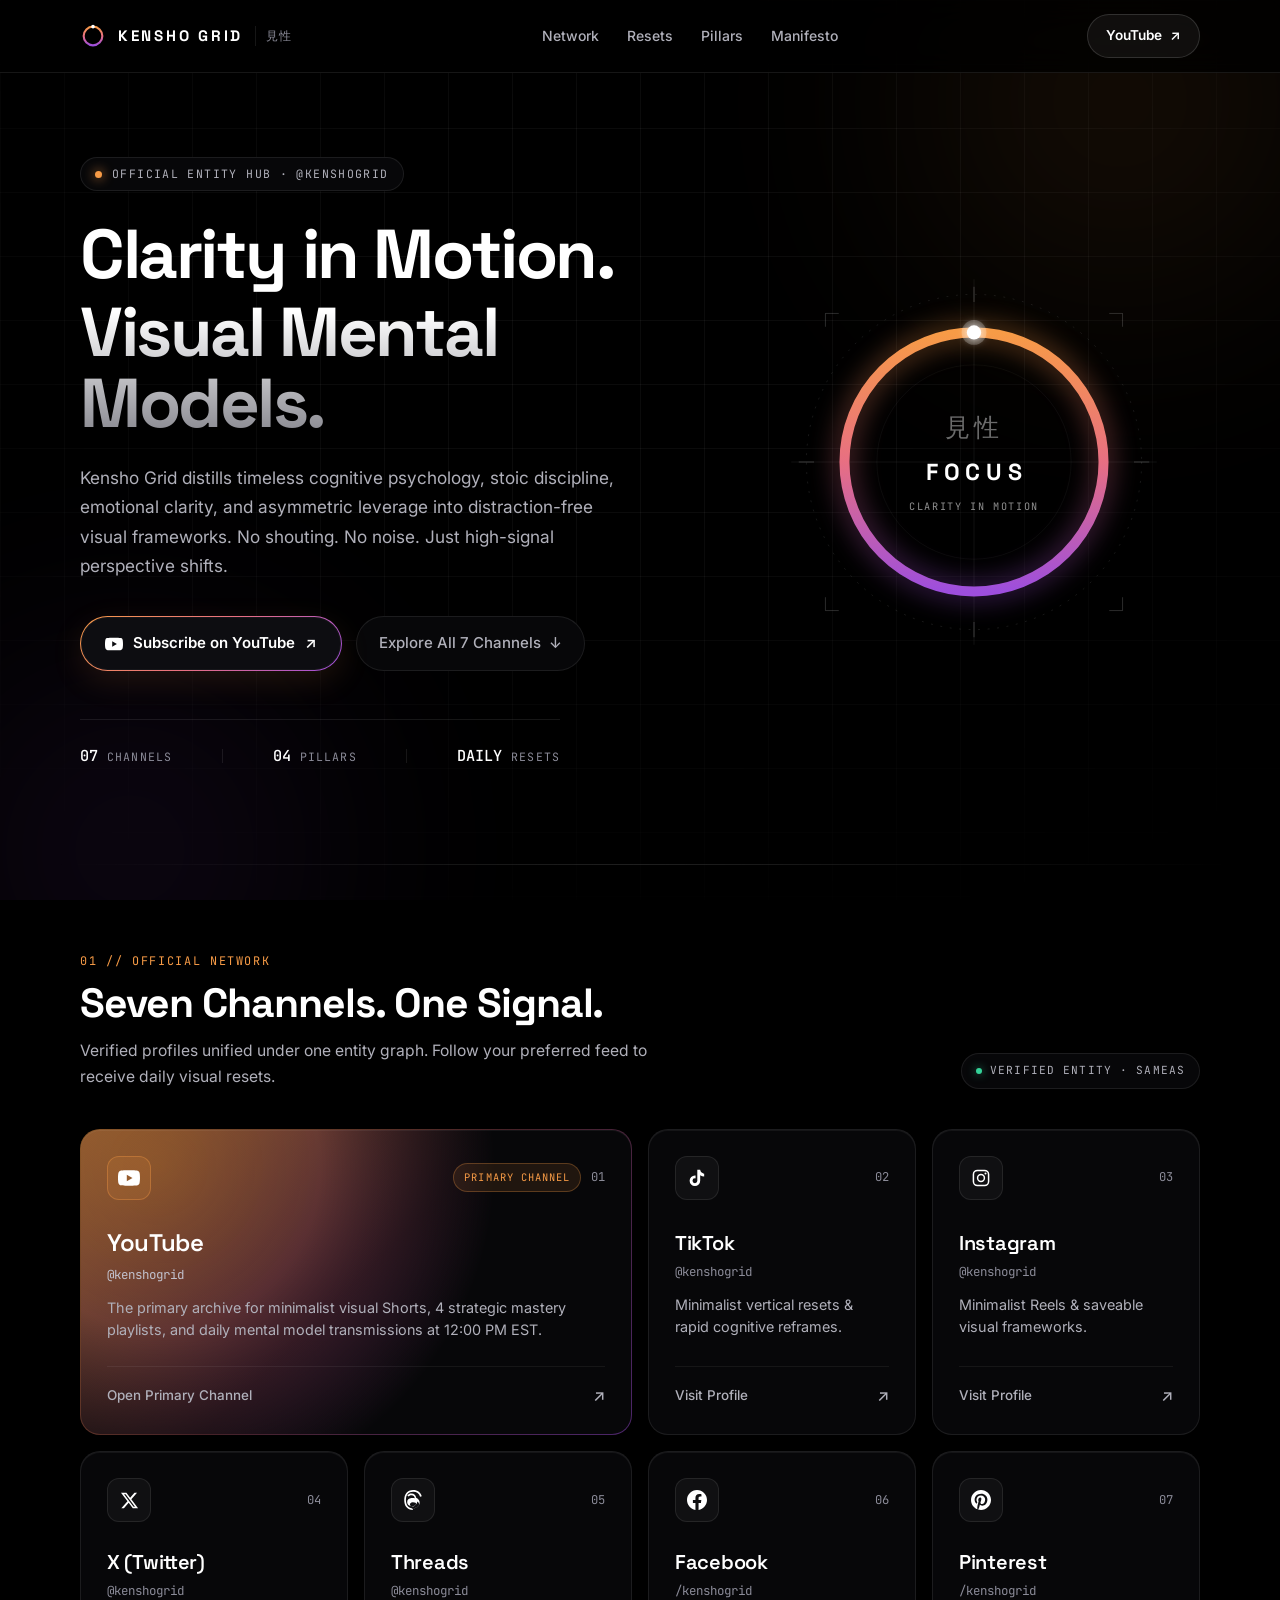
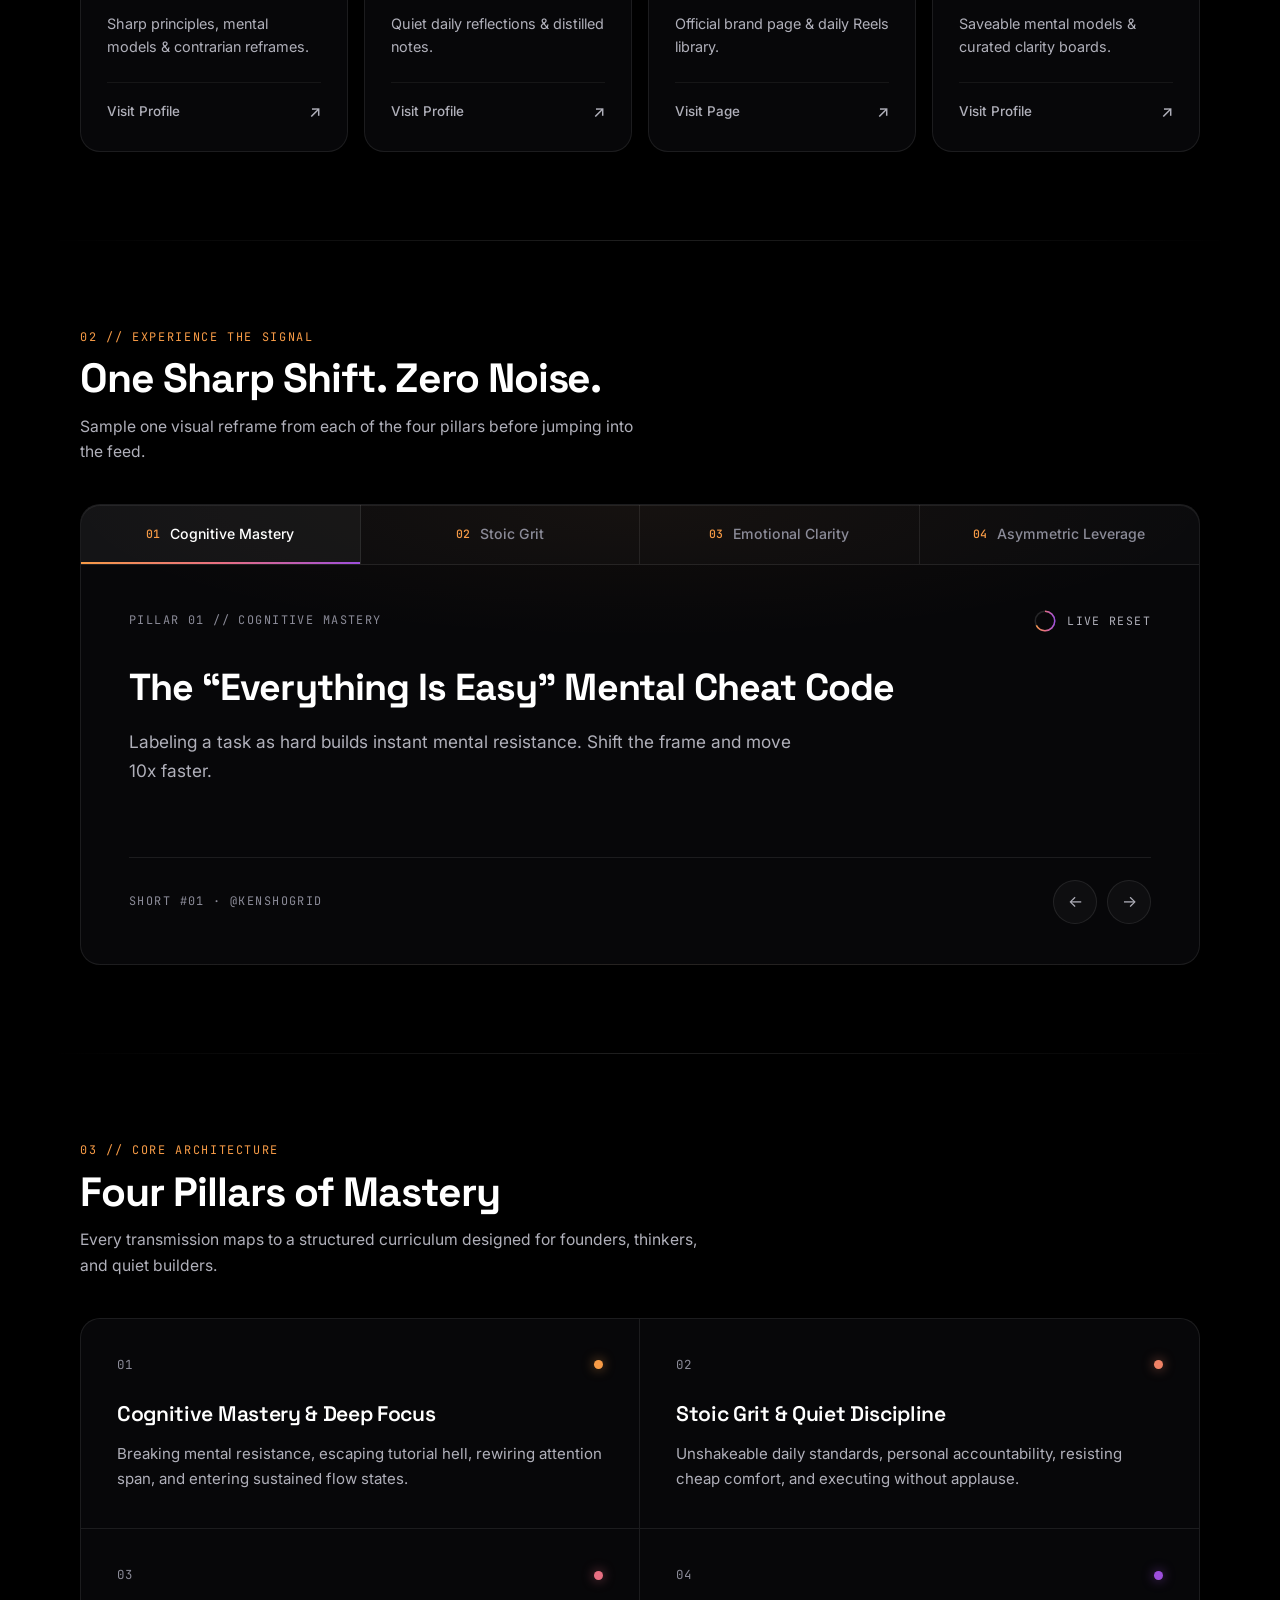
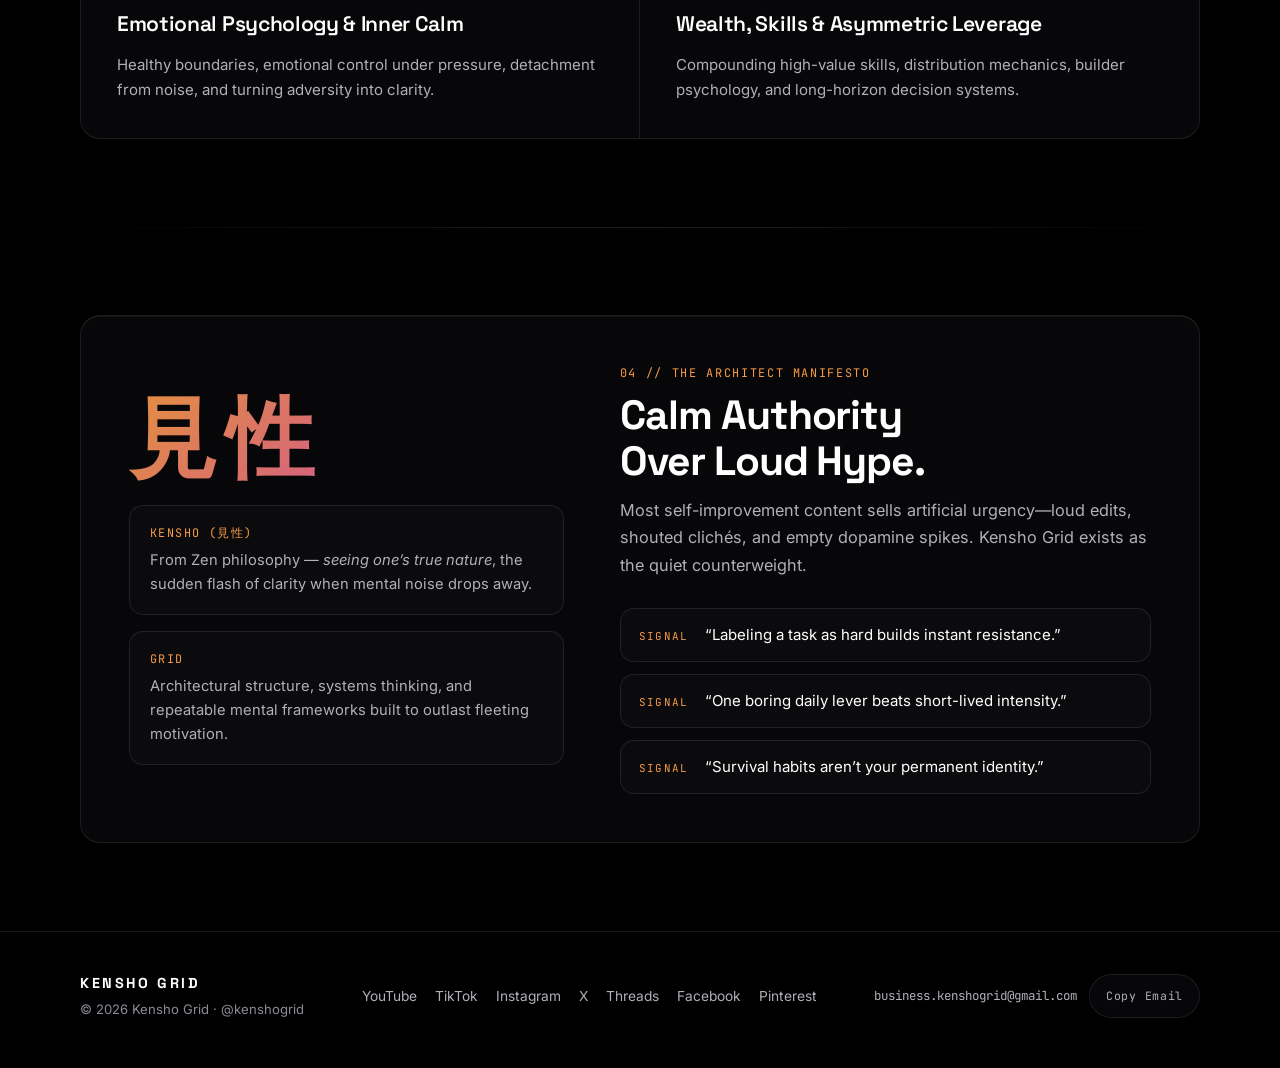
==== commit 483293ea: "Add files via upload" ====
--- a/index.html
+++ b/index.html
@@ -8,7 +8,7 @@
   <meta name="robots" content="index, follow" />
   <meta name="theme-color" content="#000000" />
 
-  <link rel="canonical" href="https://kenshogrid.com/" />
+  <link rel="canonical" href="https://kenshogrid.github.io/" />
   <link rel="icon" type="image/png" href="assets/kensho_grid_avatar.png" />
 
   <!-- Open Graph / Social Previews -->
@@ -16,8 +16,8 @@
   <meta property="og:site_name" content="Kensho Grid" />
   <meta property="og:title" content="Kensho Grid (@kenshogrid) — Clarity in Motion" />
   <meta property="og:description" content="Visual mental models for deep focus, stoic discipline, emotional clarity, and asymmetric leverage—distilled into minimalist daily resets." />
-  <meta property="og:url" content="https://kenshogrid.com/" />
-  <meta property="og:image" content="https://kenshogrid.com/assets/kensho_grid_banner.png" />
+  <meta property="og:url" content="https://kenshogrid.github.io/" />
+  <meta property="og:image" content="https://kenshogrid.github.io/assets/kensho_grid_banner.png" />
   <meta property="og:image:width" content="2560" />
   <meta property="og:image:height" content="1440" />
 
@@ -26,7 +26,7 @@
   <meta name="twitter:site" content="@kenshogrid" />
   <meta name="twitter:title" content="Kensho Grid (@kenshogrid) — Clarity in Motion" />
   <meta name="twitter:description" content="Visual mental models for deep focus, stoic discipline, emotional clarity, and asymmetric leverage." />
-  <meta name="twitter:image" content="https://kenshogrid.com/assets/kensho_grid_banner.png" />
+  <meta name="twitter:image" content="https://kenshogrid.github.io/assets/kensho_grid_banner.png" />
 
   <!-- Typography -->
   <link rel="preconnect" href="https://fonts.googleapis.com" />
@@ -42,10 +42,10 @@
     "@graph": [
       {
         "@type": "Organization",
-        "@id": "https://kenshogrid.com/#organization",
+        "@id": "https://kenshogrid.github.io/#organization",
         "name": "Kensho Grid",
         "alternateName": ["@kenshogrid", "KENSHO GRID"],
-        "url": "https://kenshogrid.com/",
+        "url": "https://kenshogrid.github.io/",
         "description": "Visual mental models for cognitive mastery, stoic grit, emotional clarity, and asymmetric leverage—distilled into minimalist daily resets.",
         "email": "business.kenshogrid@gmail.com",
         "contactPoint": {
@@ -56,18 +56,18 @@
         },
         "logo": {
           "@type": "ImageObject",
-          "@id": "https://kenshogrid.com/#logo",
-          "url": "https://kenshogrid.com/assets/kensho_grid_avatar.png",
-          "contentUrl": "https://kenshogrid.com/assets/kensho_grid_avatar.png",
+          "@id": "https://kenshogrid.github.io/#logo",
+          "url": "https://kenshogrid.github.io/assets/kensho_grid_avatar.png",
+          "contentUrl": "https://kenshogrid.github.io/assets/kensho_grid_avatar.png",
           "width": 1024,
           "height": 1024,
           "caption": "Kensho Grid Logo"
         },
         "image": {
           "@type": "ImageObject",
-          "@id": "https://kenshogrid.com/#banner",
-          "url": "https://kenshogrid.com/assets/kensho_grid_banner.png",
-          "contentUrl": "https://kenshogrid.com/assets/kensho_grid_banner.png",
+          "@id": "https://kenshogrid.github.io/#banner",
+          "url": "https://kenshogrid.github.io/assets/kensho_grid_banner.png",
+          "contentUrl": "https://kenshogrid.github.io/assets/kensho_grid_banner.png",
           "width": 2560,
           "height": 1440,
           "caption": "Kensho Grid Channel Banner"
@@ -92,28 +92,28 @@
       },
       {
         "@type": "WebSite",
-        "@id": "https://kenshogrid.com/#website",
-        "url": "https://kenshogrid.com/",
+        "@id": "https://kenshogrid.github.io/#website",
+        "url": "https://kenshogrid.github.io/",
         "name": "Kensho Grid",
         "description": "Official hub for Kensho Grid (@kenshogrid) — Visual Mental Models for Focus, Stoic Discipline & Clarity.",
         "publisher": {
-          "@id": "https://kenshogrid.com/#organization"
+          "@id": "https://kenshogrid.github.io/#organization"
         },
         "inLanguage": "en"
       },
       {
         "@type": "WebPage",
-        "@id": "https://kenshogrid.com/#webpage",
-        "url": "https://kenshogrid.com/",
+        "@id": "https://kenshogrid.github.io/#webpage",
+        "url": "https://kenshogrid.github.io/",
         "name": "Kensho Grid (@kenshogrid) — Visual Mental Models & Cognitive Mastery",
         "isPartOf": {
-          "@id": "https://kenshogrid.com/#website"
+          "@id": "https://kenshogrid.github.io/#website"
         },
         "about": {
-          "@id": "https://kenshogrid.com/#organization"
+          "@id": "https://kenshogrid.github.io/#organization"
         },
         "mainEntity": {
-          "@id": "https://kenshogrid.com/#organization"
+          "@id": "https://kenshogrid.github.io/#organization"
         },
         "inLanguage": "en"
       }
